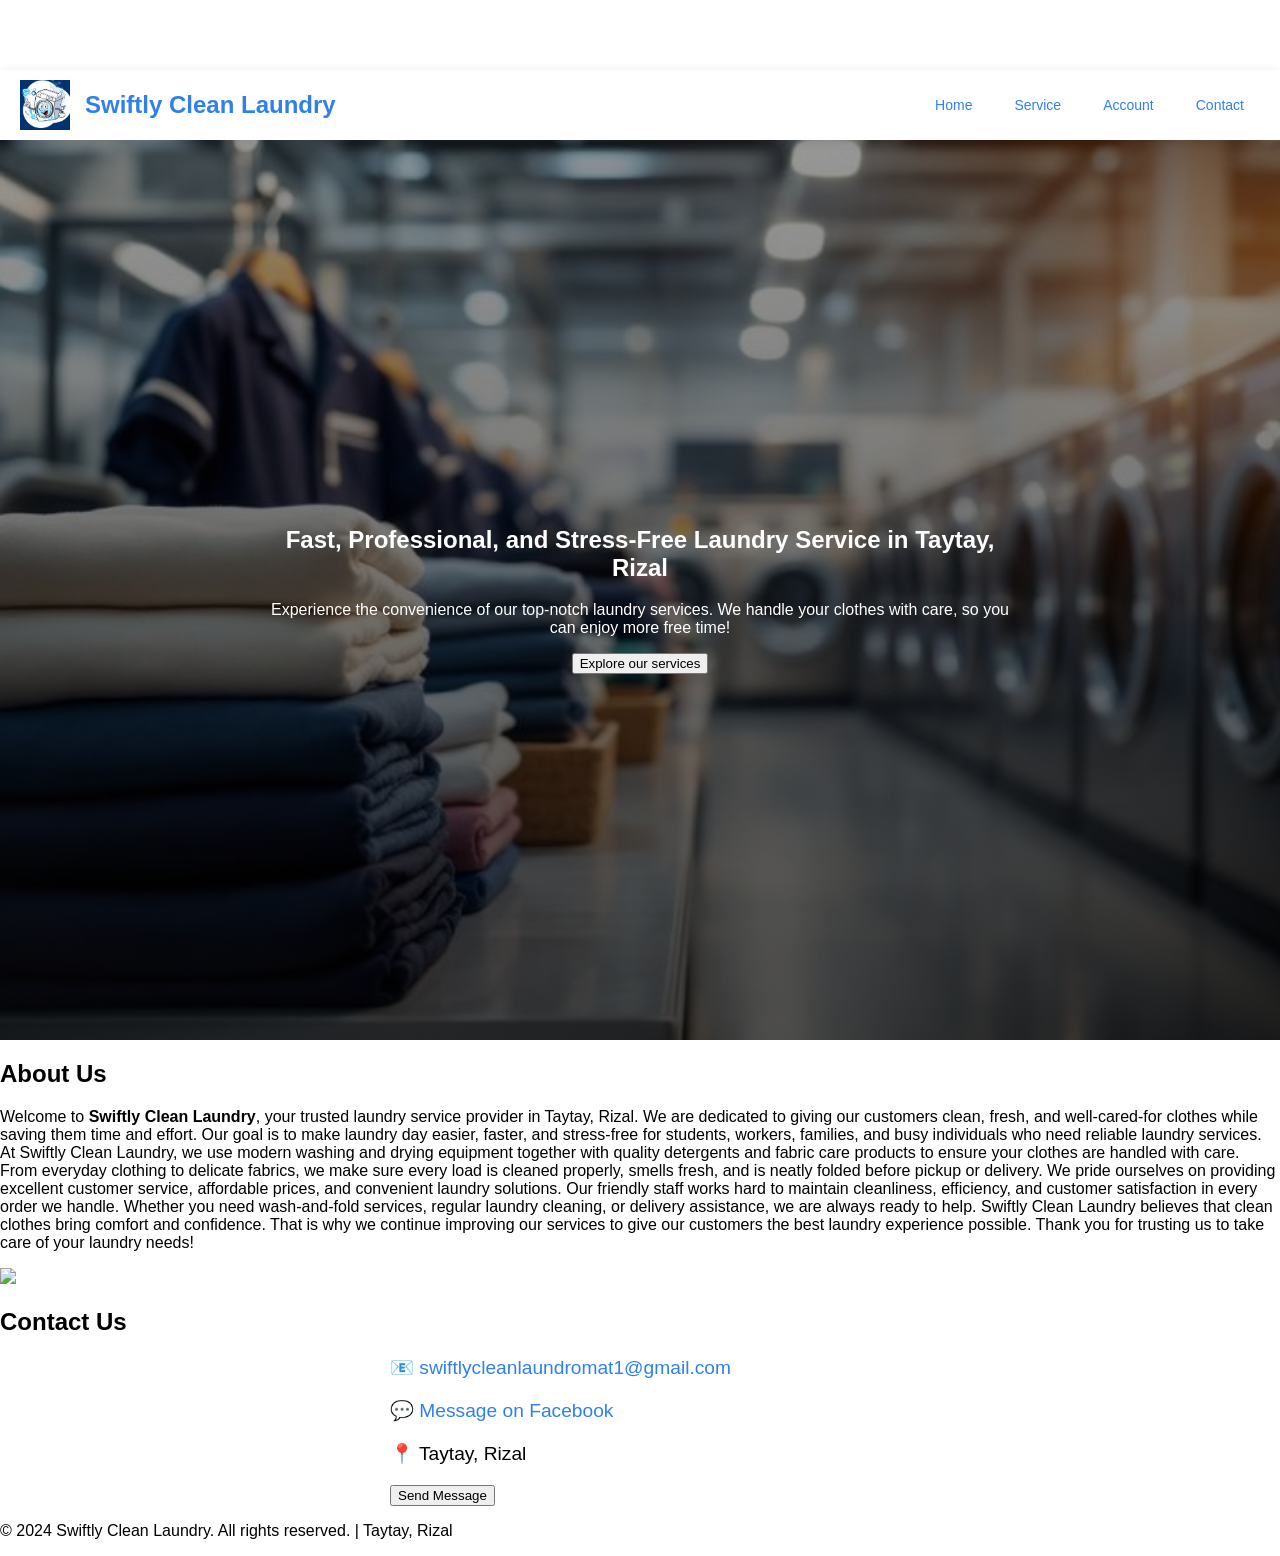
==== index.html @ 7c35c21a "Fix HTML formatting and structure" ====
<!DOCTYPE html>
<html lang="en">
<head>
<meta charset="UTF-8">
<meta name="viewport" content="width=device-width, initial-scale=1.0">
<title>Swiftly Clean Laundry</title>
<script src="script.js"></script>
<link rel="stylesheet" href="style.css"> 
<link rel="stylesheet" href="service.html">
<link rel="stylesheet" href="account.html">
</head>

<body>
<nav>
    <img src="swiftly clean logo image.jpg" alt="Swiftly Clean Laundry Logo" onerror="this.style.display='none'">
    <h2>Swiftly Clean Laundry</h2>
    <div class="nav-buttons">
        <button class="nav-btn" onclick="scrollToSection('home')">Home</button>
        <button class="nav-btn" onclick="window.location.href='service.html'">Service</button>
        <button class="nav-btn" onclick="window.location.href='account.html'">Account</button>
        <button class="nav-btn" onclick="scrollToSection('contact')">Contact</button>
    </div>
</nav>

<section class="hero" id="home">
    <div class="hero-slideshow">
        <img class="hero-slide active" 
             src="home page.jpg" 
             alt="Laundry Service Background 1"
             onerror="this.src='https://via.placeholder.com/1920x1080/2F80ED/FFFFFF?text=Laundry+Service+1'">
        
        <img class="hero-slide" 
             src="second home page.jpg" 
             alt="Laundry Service Background 2"
             onerror="this.src='https://via.placeholder.com/1920x1080/2F80ED/FFFFFF?text=Laundry+Service+2'">
        
        <img class="hero-slide" 
             src="third home page.jpg" 
             alt="Laundry Service Background 3"
             onerror="this.src='https://via.placeholder.com/1920x1080/2F80ED/FFFFFF?text=Laundry+Service+3'">

              <img class="hero-slide" 
             src="fourth home page.jpg" 
             alt="Laundry Service Background 4"
             onerror="this.src='https://via.placeholder.com/1920x1080/2F80ED/FFFFFF?text=Laundry+Service+4'">
    </div>
    
    <div class="hero-overlay"></div>
    
    <div class="hero-content">
        <h1>Fast, Professional, and Stress-Free Laundry Service in Taytay, Rizal</h1>
        <p>Experience the convenience of our top-notch laundry services. We handle your clothes with care, so you can enjoy more free time!</p>
        <button class="contact-btn" onclick="window.location.href='service.html'">Explore our services</button>
    </div>
</section>

<section class="about" id="about">
    
<div class="about">

<div class="about-text">

<h1>About Us</h1>
    
    <p>
        Welcome to <strong>Swiftly Clean Laundry</strong>, your trusted laundry service 
        provider in Taytay, Rizal. We are dedicated to giving our customers clean, fresh, 
        and well-cared-for clothes while saving them time and effort. Our goal is to make 
        laundry day easier, faster, and stress-free for students, workers, families, and 
        busy individuals who need reliable laundry services.
   
        At Swiftly Clean Laundry, we use modern washing and drying equipment together with 
        quality detergents and fabric care products to ensure your clothes are handled with 
        care. From everyday clothing to delicate fabrics, we make sure every load is cleaned 
        properly, smells fresh, and is neatly folded before pickup or delivery.
 
        We pride ourselves on providing excellent customer service, affordable prices, and 
        convenient laundry solutions. Our friendly staff works hard to maintain cleanliness, 
        efficiency, and customer satisfaction in every order we handle. Whether you need 
        wash-and-fold services, regular laundry cleaning, or delivery assistance, we are 
        always ready to help.
   
        Swiftly Clean Laundry believes that clean clothes bring comfort and confidence. 
        That is why we continue improving our services to give our customers the best laundry 
        experience possible. Thank you for trusting us to take care of your laundry needs!
    </p>
      </div>

  <div class="about-img">

  <img onclick="openModal(this.src)"
  src="c:\Users\hiroaki\Downloads\upholstery cleaning.jpg">

  </div>

  </div>

  </section>
</section>

    <!-- CONTACT -->
<section id="contact" class="section">
    <h2>Contact Us</h2>
    <div style="max-width: 500px; margin: 0 auto;">
        <p style="font-size: 1.2em; margin: 20px 0;">
            📧 <a href="mailto:swiftlycleanlaundromat1@gmail.com" style="color: #2F80ED; text-decoration: none;">swiftlycleanlaundromat1@gmail.com</a>
        </p>
        <p style="font-size: 1.2em; margin: 20px 0;">
            💬 <a href="https://www.facebook.com/messages/t/283108582142314" target="_blank" style="color: #2F80ED; text-decoration: none;">Message on Facebook</a>
        </p>
        <p style="font-size: 1.2em; margin: 20px 0;">📍 Taytay, Rizal</p>
        <button class="contact-btn" onclick="alert('Thank you! We will contact you soon!')">Send Message</button>
    </div>
</section>

<!-- FOOTER -->
<footer>
    <p>&copy; 2024 Swiftly Clean Laundry. All rights reserved. | Taytay, Rizal</p>
</footer>

<script src="script.js"></script>
</body>
</html>
---- style.css ----
/* ================= GLOBAL ================= */
* {
    box-sizing: border-box;
}

body {
    font-family: Arial, sans-serif;
    margin: 0;
    background-color: white;
    scroll-behavior: smooth;
    padding-top: 70px; /* Prevent navbar overlap */
}

/* ================= NAVBAR ================= */
nav {
    background-color: white;
    padding: 10px 20px;
    color: #2F80ED;
    position: sticky;
    top: 0;
    z-index: 1000;
    display: flex;
    align-items: center;
    justify-content: center;
    flex-wrap: wrap;
    gap: 15px;
    box-shadow: 0 2px 10px rgba(0,0,0,0.1);
}

nav img {
    height: 50px;
    order: -1;
}

nav h2 {
    margin: 0;
    flex: 1;
    text-align: left;
    font-size: 24px;
}

.nav-buttons {
    display: flex;
    gap: 10px;
    flex-wrap: wrap;
    justify-content: center;
}

.nav-btn {
    background: white;
    color: #2F80ED;
    border: none;
    padding: 8px 16px;
    border-radius: 5px;
    cursor: pointer;
    font-size: 14px;
    white-space: nowrap;
    transition: background 0.3s;
}

.cta-button {
    background: linear-gradient(135deg, #1877f2, #166fe5);
    color: white !important;
    padding: 10px 24px;
    border-radius: 8px;
    font-weight: 600;
    box-shadow: 0 2px 8px rgba(24, 119, 242, 0.3);
    transition: all 0.2s ease;
    text-decoration: none;
    display: inline-flex;
    align-items: center;
    gap: 8px;
}

.cta-button:hover {
    transform: translateY(-1px);
    box-shadow: 0 4px 12px rgba(24, 119, 242, 0.4);
}

.nav-btn:hover {
    background: #f0f0f0;
}

/* ================= FULL-SCREEN HERO SLIDESHOW ================= */
.hero {
    position: relative;
    height: 100vh;
    min-height: 600px;
    overflow: hidden;
    display: flex;
    align-items: center;
    justify-content: center;
    text-align: center;
    color: white;
}

.hero-slideshow {
    position: absolute;
    top: 0;
    left: 0;
    width: 100%;
    height: 100%;
    z-index: 0;
}

.hero-slide {
    position: absolute;
    top: 0;
    left: 0;
    width: 100%;
    height: 100%;
    opacity: 0;
    transition: opacity 1.5s ease-in-out;
    object-fit: cover;
}

.hero-slide.active {
    opacity: 1;
}

.hero-overlay {
    position: absolute;
    top: 0;
    left: 0;
    width: 100%;
    height: 100%;
    background: linear-gradient(rgba(0,0,0,0.4) 0%, rgba(0,0,0,0.7) 100%);
    z-index: 1;
}

.hero-content {
    position: relative;
    z-index: 2;
    max-width: 800px;
    padding: 0 20px;
    animation: fadeInUp 1.5s
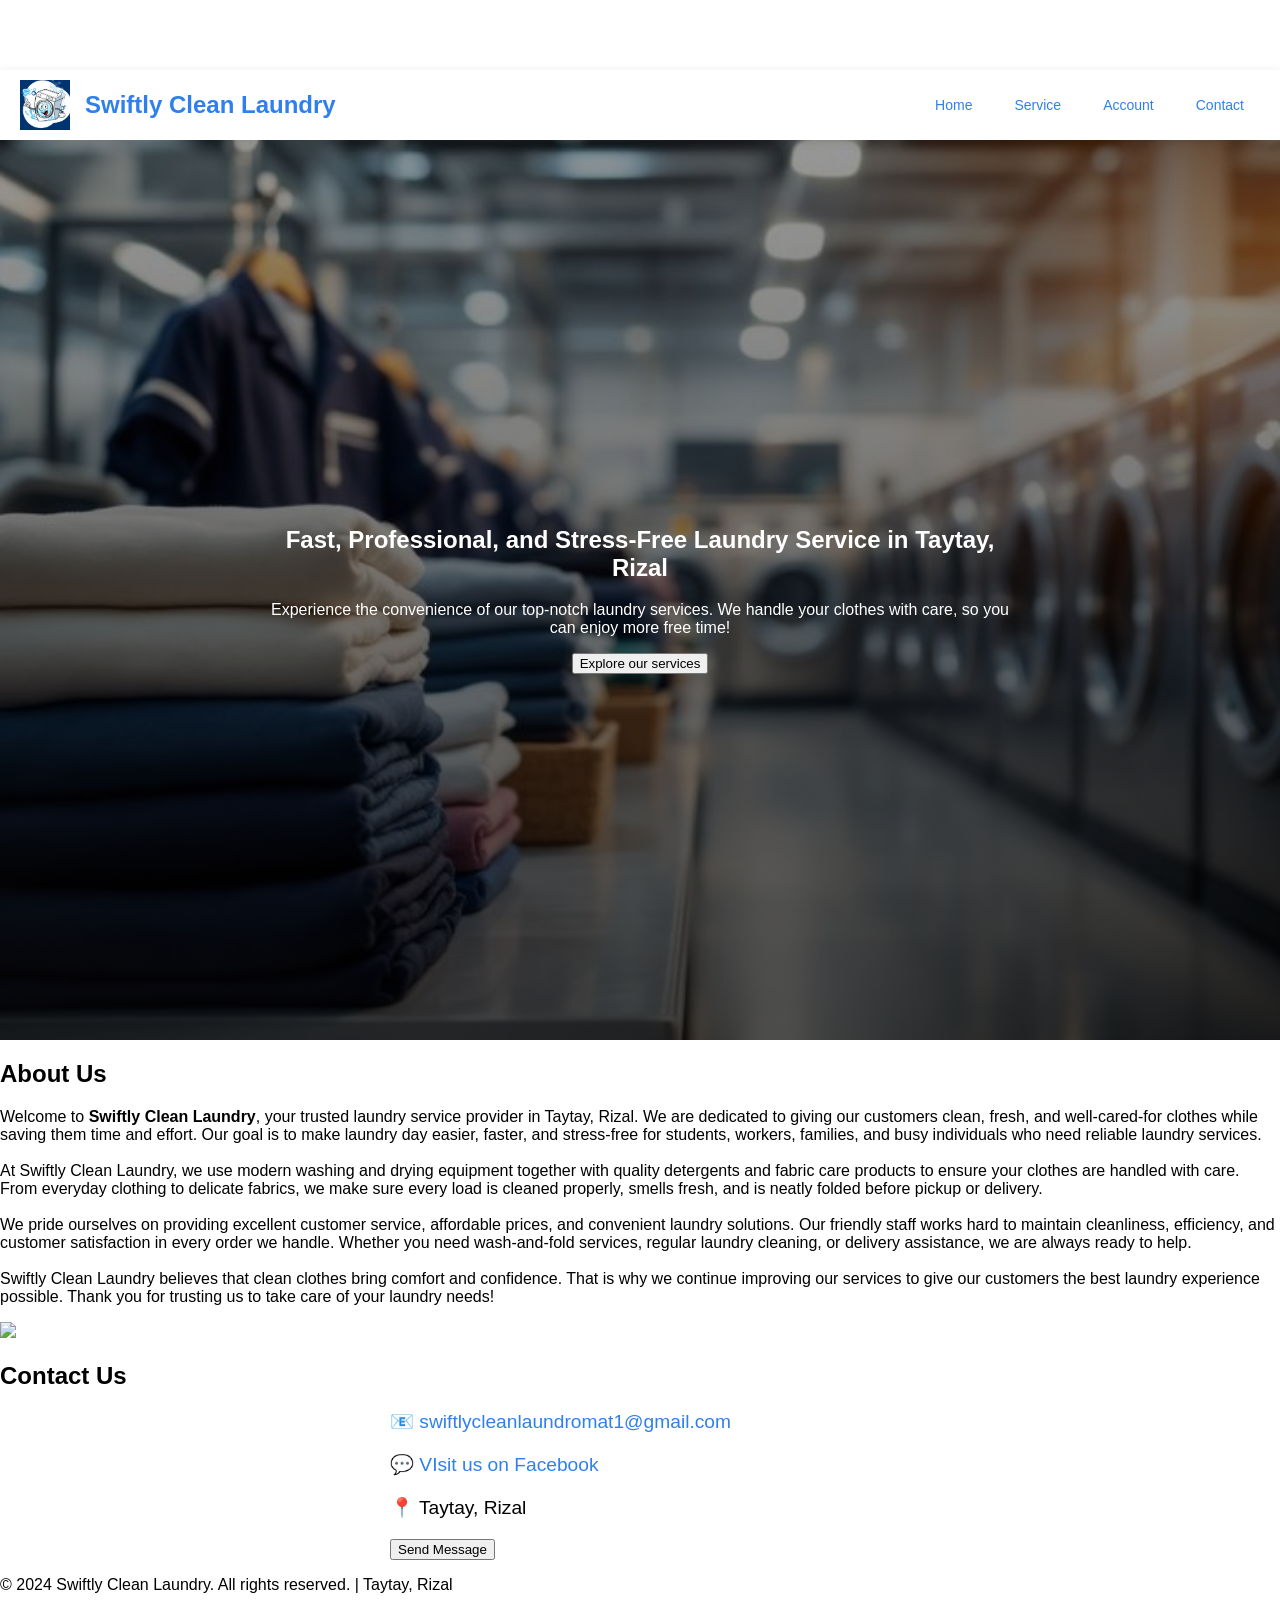
==== commit f3f195a8: "Update index.html" ====
--- a/index.html
+++ b/index.html
@@ -68,17 +68,20 @@
         and well-cared-for clothes while saving them time and effort. Our goal is to make 
         laundry day easier, faster, and stress-free for students, workers, families, and 
         busy individuals who need reliable laundry services.
-   
+   <br><br>
+        
         At Swiftly Clean Laundry, we use modern washing and drying equipment together with 
         quality detergents and fabric care products to ensure your clothes are handled with 
         care. From everyday clothing to delicate fabrics, we make sure every load is cleaned 
         properly, smells fresh, and is neatly folded before pickup or delivery.
- 
+  <br><br>
+        
         We pride ourselves on providing excellent customer service, affordable prices, and 
         convenient laundry solutions. Our friendly staff works hard to maintain cleanliness, 
         efficiency, and customer satisfaction in every order we handle. Whether you need 
         wash-and-fold services, regular laundry cleaning, or delivery assistance, we are 
         always ready to help.
+  <br><br>
    
         Swiftly Clean Laundry believes that clean clothes bring comfort and confidence. 
         That is why we continue improving our services to give our customers the best laundry 
@@ -89,7 +92,7 @@
   <div class="about-img">
 
   <img onclick="openModal(this.src)"
-  src="c:\Users\hiroaki\Downloads\upholstery cleaning.jpg">
+  src="store picture.jpg">
 
   </div>
 
@@ -106,7 +109,7 @@
             📧 <a href="mailto:swiftlycleanlaundromat1@gmail.com" style="color: #2F80ED; text-decoration: none;">swiftlycleanlaundromat1@gmail.com</a>
         </p>
         <p style="font-size: 1.2em; margin: 20px 0;">
-            💬 <a href="https://www.facebook.com/messages/t/283108582142314" target="_blank" style="color: #2F80ED; text-decoration: none;">Message on Facebook</a>
+            💬 <a href="https://www.facebook.com/messages/t/283108582142314" target="_blank" style="color: #2F80ED; text-decoration: none;">VIsit us on Facebook</a>
         </p>
         <p style="font-size: 1.2em; margin: 20px 0;">📍 Taytay, Rizal</p>
         <button class="contact-btn" onclick="alert('Thank you! We will contact you soon!')">Send Message</button>
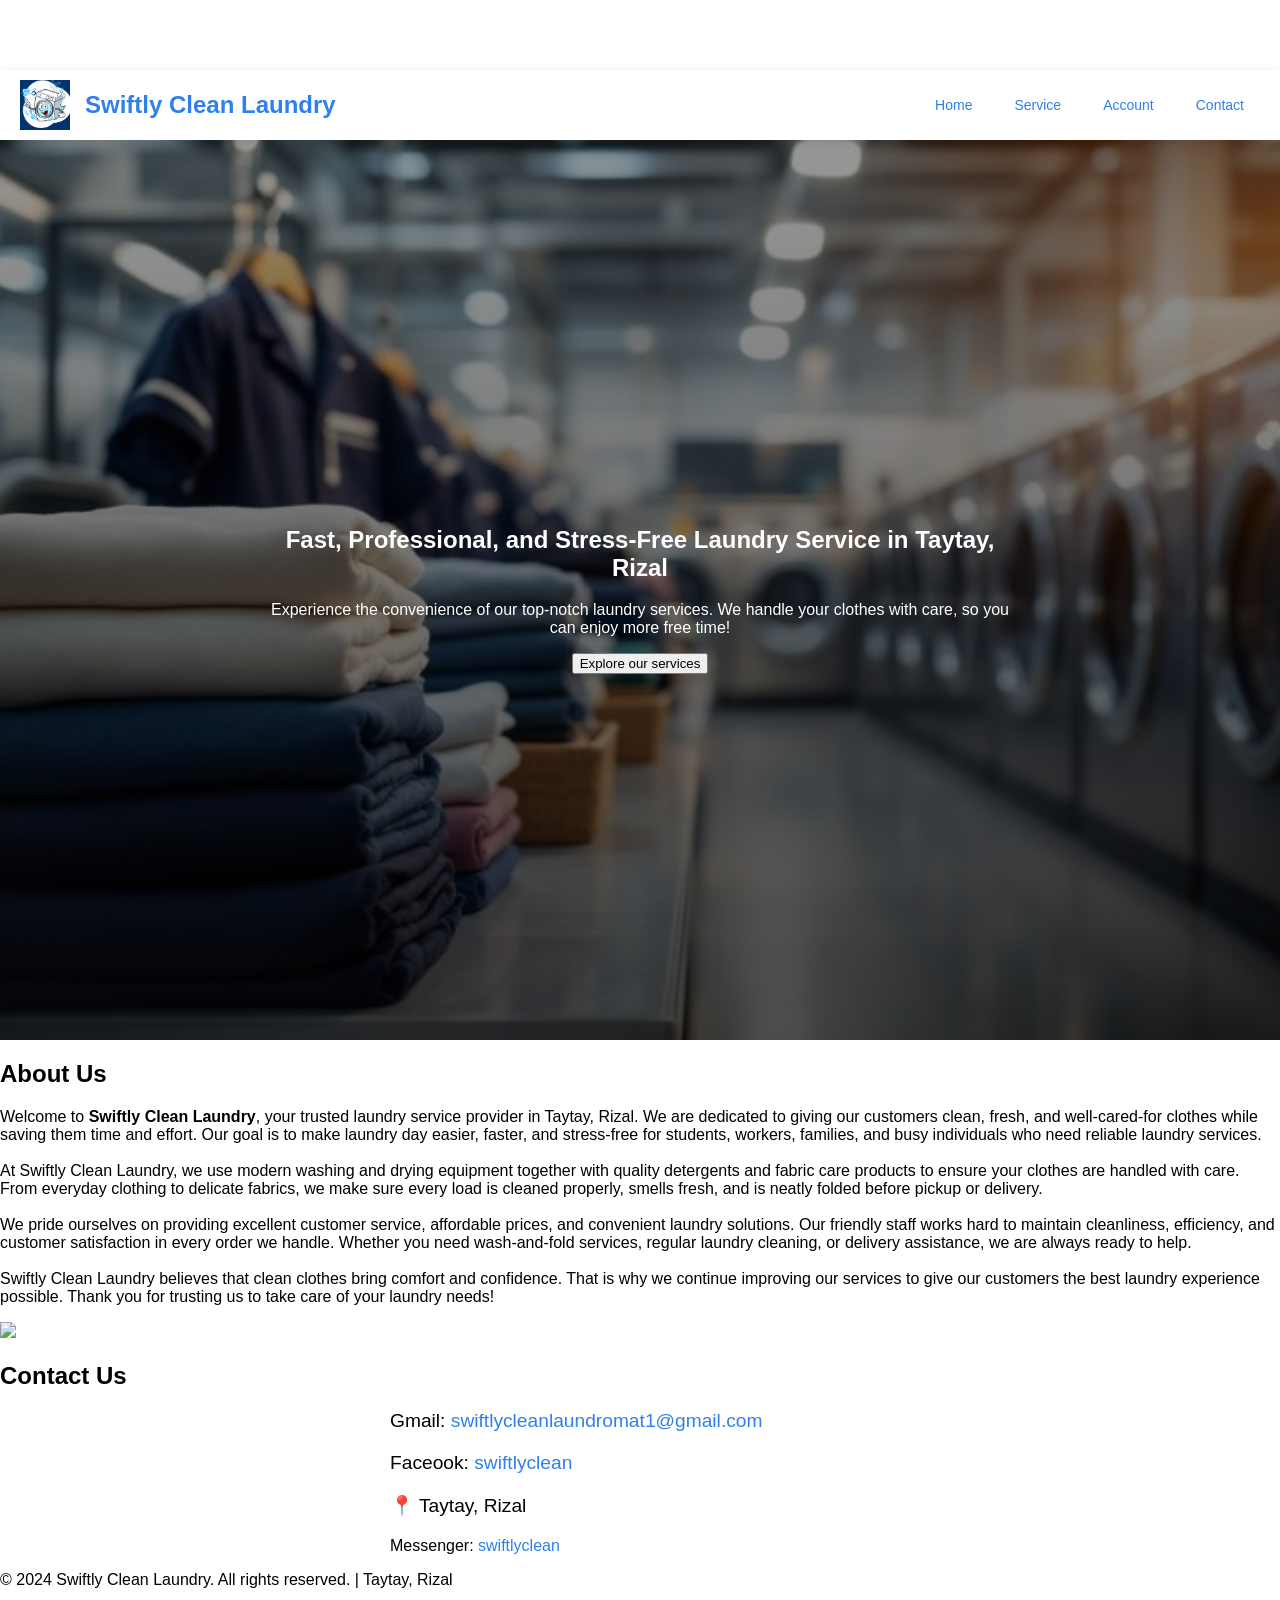
==== commit 60b318f7: "Fix HTML structure and update contact information" ====
--- a/index.html
+++ b/index.html
@@ -106,13 +106,13 @@
     <h2>Contact Us</h2>
     <div style="max-width: 500px; margin: 0 auto;">
         <p style="font-size: 1.2em; margin: 20px 0;">
-            📧 <a href="mailto:swiftlycleanlaundromat1@gmail.com" style="color: #2F80ED; text-decoration: none;">swiftlycleanlaundromat1@gmail.com</a>
+            Gmail: <a href="mailto:swiftlycleanlaundromat1@gmail.com" style="color: #2F80ED; text-decoration: none;">swiftlycleanlaundromat1@gmail.com</a>
         </p>
         <p style="font-size: 1.2em; margin: 20px 0;">
-            💬 <a href="https://www.facebook.com/messages/t/283108582142314" target="_blank" style="color: #2F80ED; text-decoration: none;">VIsit us on Facebook</a>
+            Faceook: <a href="https://www.facebook.com/SwiftlyCleanLaundromat?mibextid=wwXIfr&rdid=ydvEQK7pQGVqmEsL&share_url=https%3A%2F%2Fwww.facebook.com%2Fshare%2F1BE8uVxwJw#" target="_blank" style="color: #2F80ED; text-decoration: none;">swiftlyclean</a>
         </p>
         <p style="font-size: 1.2em; margin: 20px 0;">📍 Taytay, Rizal</p>
-        <button class="contact-btn" onclick="alert('Thank you! We will contact you soon!')">Send Message</button>
+        Messenger: <a href="https://www.facebook.com/messages/t/283108582142314" style="color: #2F80ED; text-decoration: none;">swiftlyclean</a>
     </div>
 </section>
 
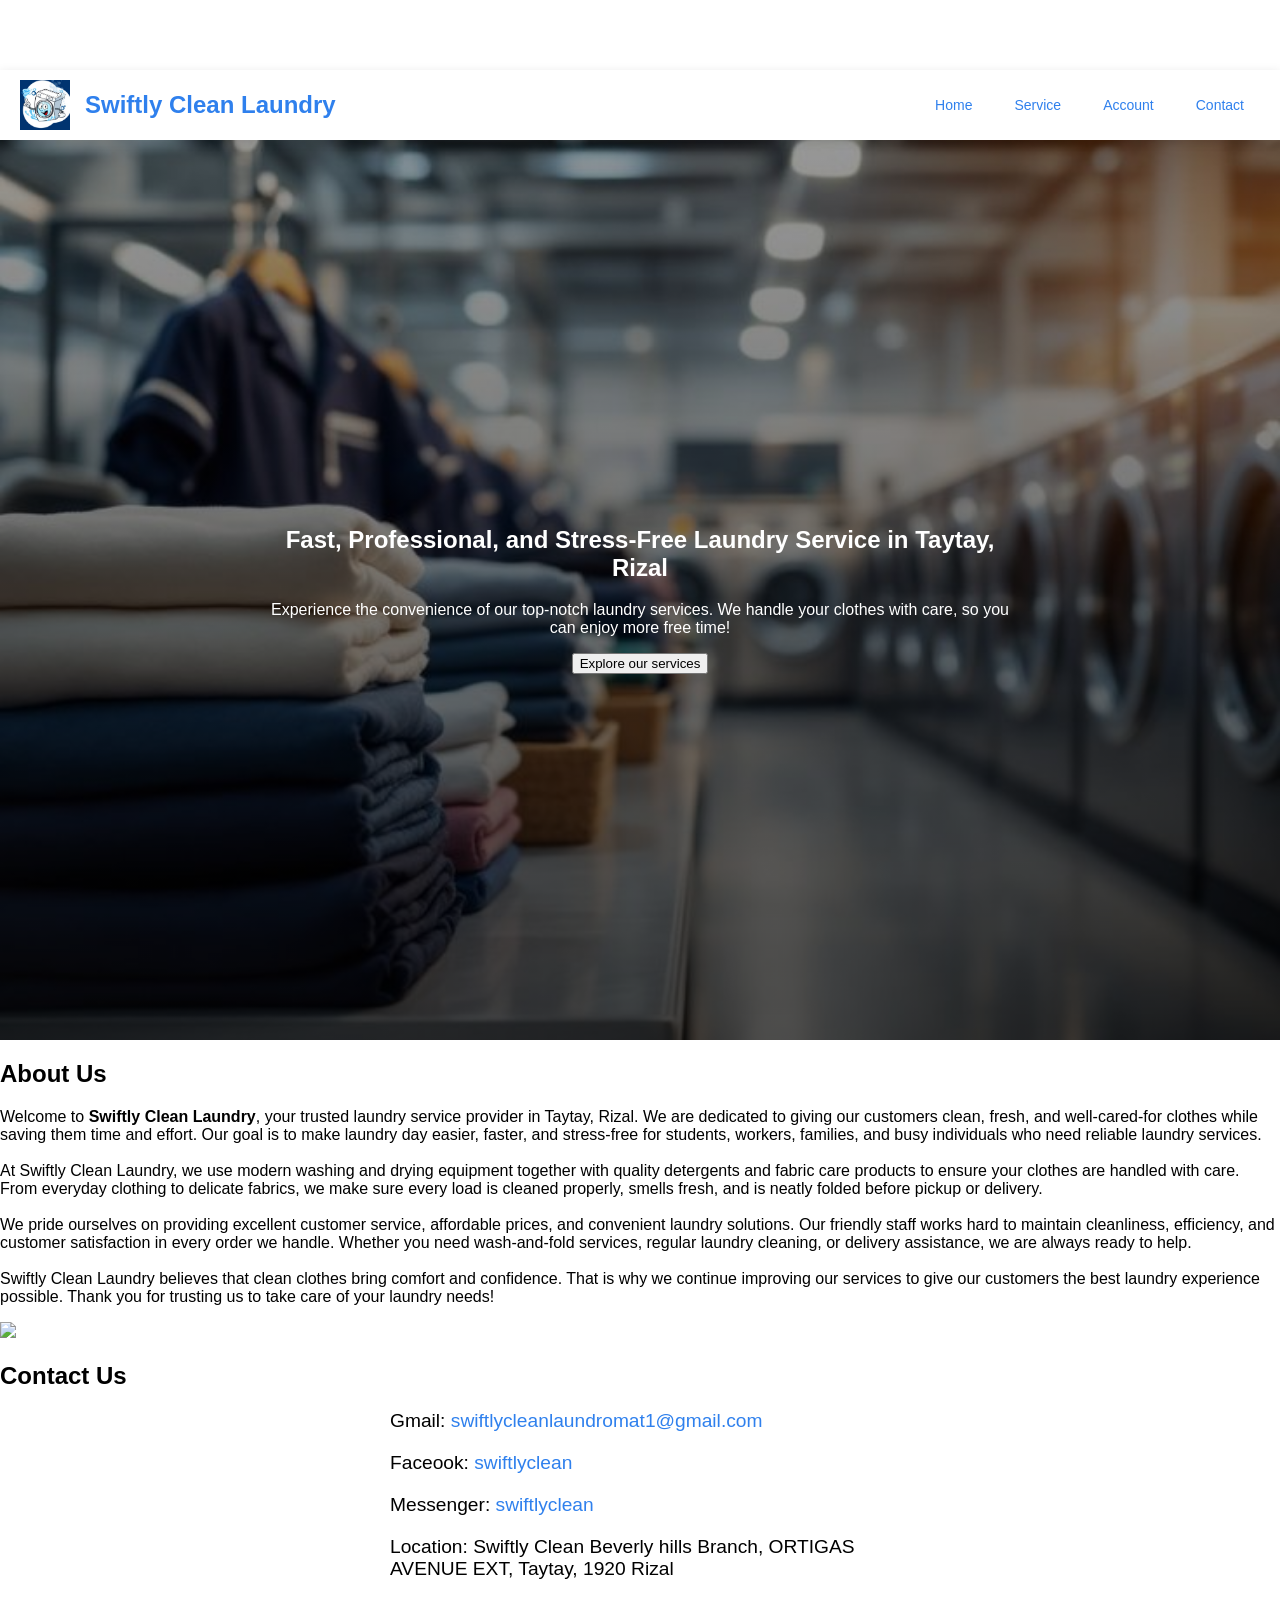
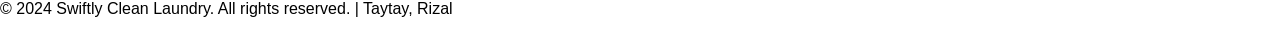
==== commit 7d749cf0: "Update index.html" ====
--- a/index.html
+++ b/index.html
@@ -108,11 +108,19 @@
         <p style="font-size: 1.2em; margin: 20px 0;">
             Gmail: <a href="mailto:swiftlycleanlaundromat1@gmail.com" style="color: #2F80ED; text-decoration: none;">swiftlycleanlaundromat1@gmail.com</a>
         </p>
+        
         <p style="font-size: 1.2em; margin: 20px 0;">
             Faceook: <a href="https://www.facebook.com/SwiftlyCleanLaundromat?mibextid=wwXIfr&rdid=ydvEQK7pQGVqmEsL&share_url=https%3A%2F%2Fwww.facebook.com%2Fshare%2F1BE8uVxwJw#" target="_blank" style="color: #2F80ED; text-decoration: none;">swiftlyclean</a>
         </p>
-        <p style="font-size: 1.2em; margin: 20px 0;">📍 Taytay, Rizal</p>
+        
+        <p style="font-size: 1.2em; margin: 20px 0;">
         Messenger: <a href="https://www.facebook.com/messages/t/283108582142314" style="color: #2F80ED; text-decoration: none;">swiftlyclean</a>
+        </p>
+
+        <p style="font-size: 1.2em; margin: 20px 0;">
+            Location: Swiftly Clean Beverly hills Branch, ORTIGAS AVENUE EXT, Taytay, 1920 Rizal 
+        </p>
+        
     </div>
 </section>
 
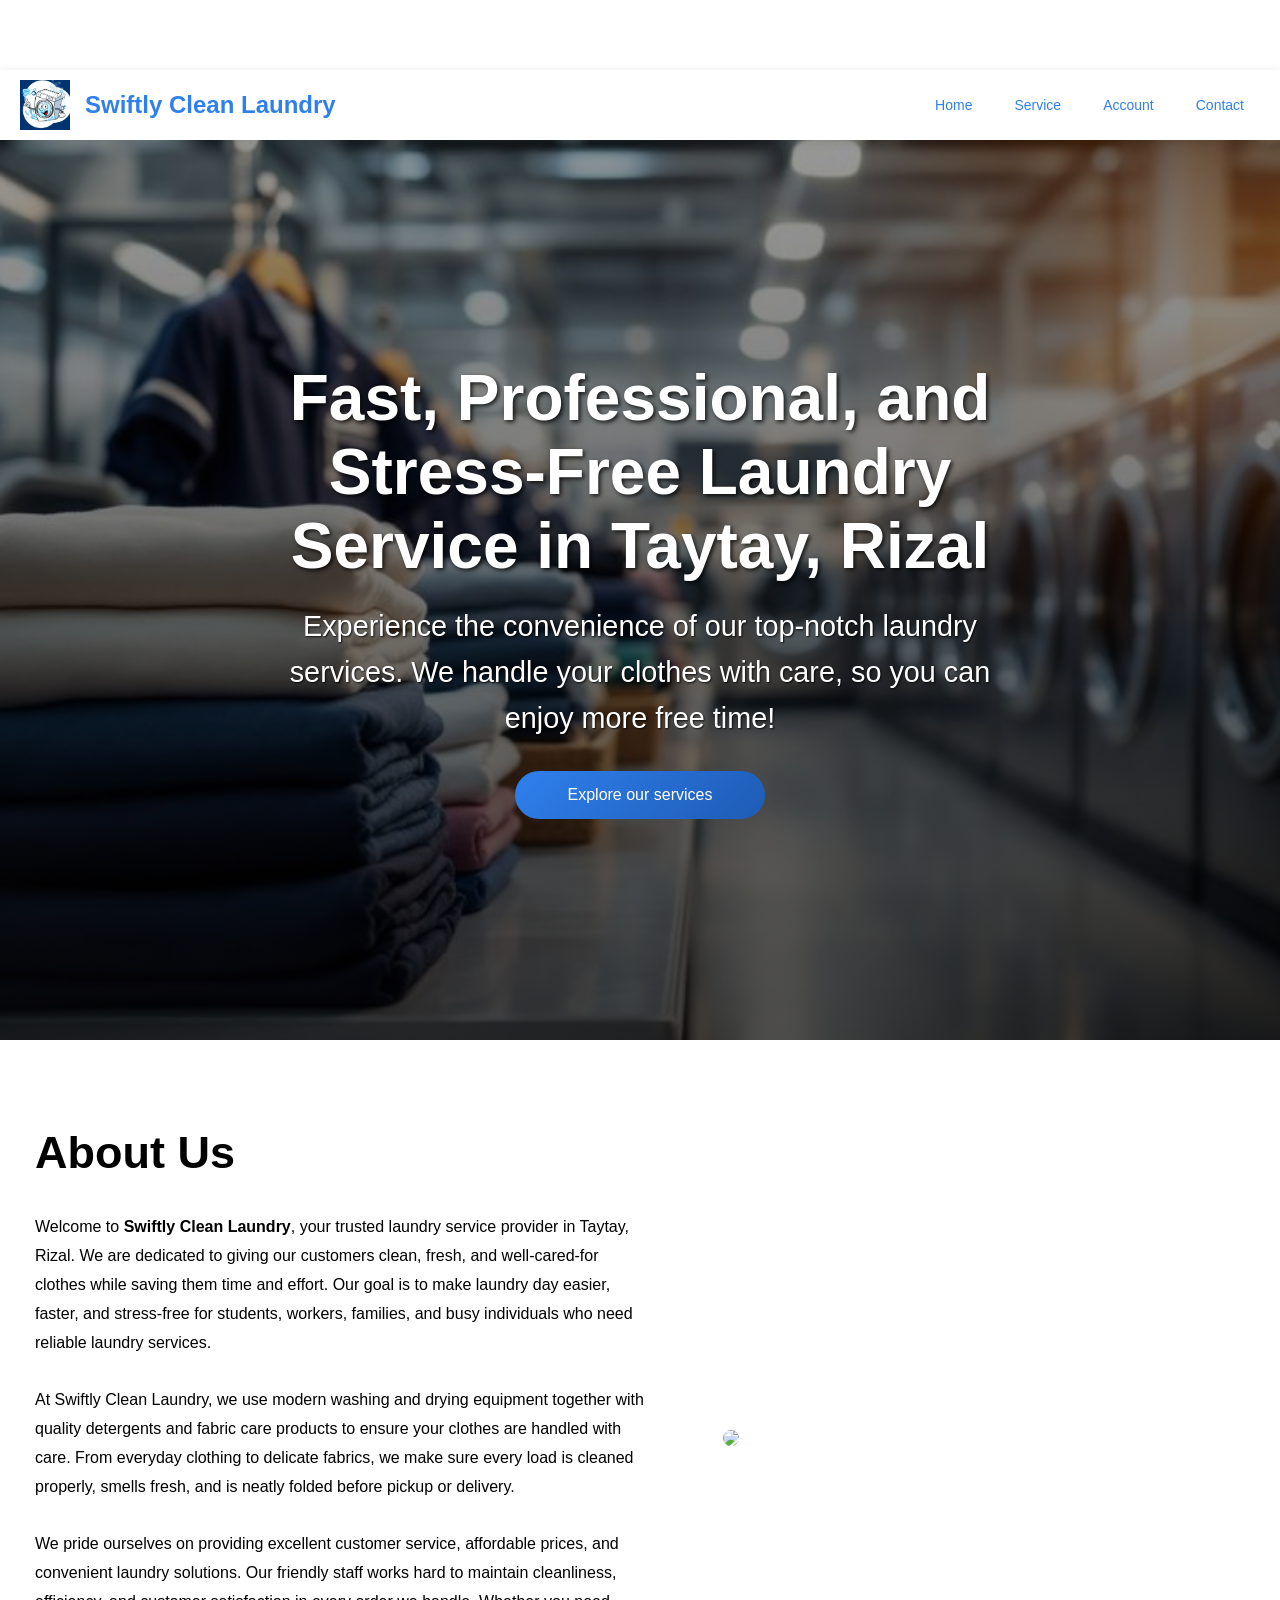
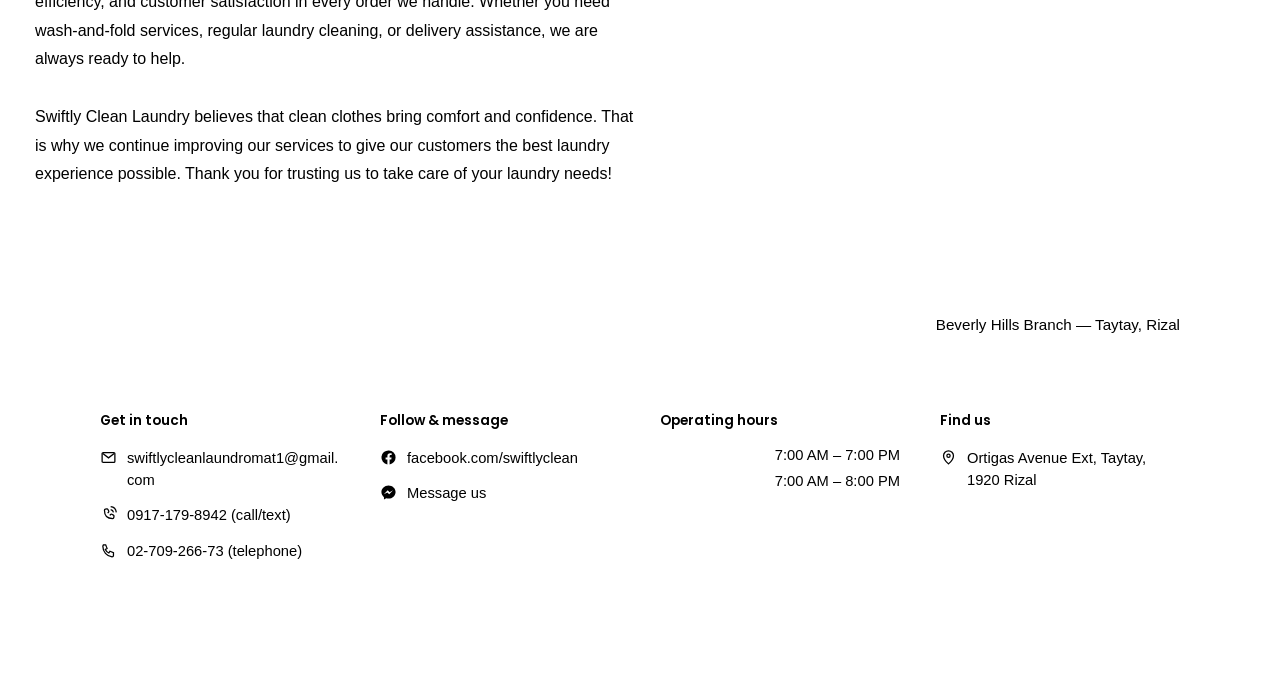
==== commit 1149066b: "Update index.html" ====
--- a/index.html
+++ b/index.html
@@ -8,6 +8,7 @@
 <link rel="stylesheet" href="style.css"> 
 <link rel="stylesheet" href="service.html">
 <link rel="stylesheet" href="account.html">
+<link href="https://fonts.googleapis.com/css2?family=Poppins:wght@500;600;700&family=Inter:wght@400;500;600&display=swap" rel="stylesheet">
 </head>
 
 <body>
@@ -101,32 +102,87 @@
   </section>
 </section>
 
-    <!-- CONTACT -->
-<section id="contact" class="section">
-    <h2>Contact Us</h2>
-    <div style="max-width: 500px; margin: 0 auto;">
-        <p style="font-size: 1.2em; margin: 20px 0;">
-            Gmail: <a href="mailto:swiftlycleanlaundromat1@gmail.com" style="color: #2F80ED; text-decoration: none;">swiftlycleanlaundromat1@gmail.com</a>
-        </p>
-        
-        <p style="font-size: 1.2em; margin: 20px 0;">
-            Faceook: <a href="https://www.facebook.com/SwiftlyCleanLaundromat?mibextid=wwXIfr&rdid=ydvEQK7pQGVqmEsL&share_url=https%3A%2F%2Fwww.facebook.com%2Fshare%2F1BE8uVxwJw#" target="_blank" style="color: #2F80ED; text-decoration: none;">swiftlyclean</a>
-        </p>
-        
-        <p style="font-size: 1.2em; margin: 20px 0;">
-        Messenger: <a href="https://www.facebook.com/messages/t/283108582142314" style="color: #2F80ED; text-decoration: none;">swiftlyclean</a>
-        </p>
+<!-- FOOTER (contact info now lives here) -->
+<footer class="site-footer">
+  <div class="footer-inner">
 
-        <p style="font-size: 1.2em; margin: 20px 0;">
-            Location: Swiftly Clean Beverly hills Branch, ORTIGAS AVENUE EXT, Taytay, 1920 Rizal 
-        </p>
-        
+    <div class="footer-top">
+      <div class="footer-brand">Swiftly <span>Clean</span> Laundromat</div>
+      <div class="footer-tagline">Beverly Hills Branch — Taytay, Rizal</div>
     </div>
-</section>
 
-<!-- FOOTER -->
-<footer>
-    <p>&copy; 2024 Swiftly Clean Laundry. All rights reserved. | Taytay, Rizal</p>
+    <div class="footer-grid">
+
+      <!-- Contact -->
+      <div class="footer-col">
+        <h3>Get in touch</h3>
+        <ul class="footer-list">
+          <li>
+            <svg viewBox="0 0 24 24" fill="none" stroke="currentColor" stroke-width="1.8"><path d="M3 6.5A1.5 1.5 0 0 1 4.5 5h15A1.5 1.5 0 0 1 21 6.5v11a1.5 1.5 0 0 1-1.5 1.5h-15A1.5 1.5 0 0 1 3 17.5v-11Z"/><path d="m4 6.5 8 6 8-6"/></svg>
+            <a href="mailto:swiftlycleanlaundromat1@gmail.com">swiftlycleanlaundromat1@gmail.com</a>
+          </li>
+          <li>
+            <svg viewBox="0 0 24 24" fill="none" stroke="currentColor" stroke-width="1.8"><path d="M15.05 5A5 5 0 0 1 19 8.95M15.05 1A9 9 0 0 1 23 8.94m-9.19 4.25 1.2-1.2a1.5 1.5 0 0 1 1.72-.29l2.2 1.1a1.5 1.5 0 0 1 .83 1.53l-.32 2.1a1.5 1.5 0 0 1-1.49 1.27C9.9 17.7 6.3 14.1 6.3 5.95a1.5 1.5 0 0 1 1.27-1.49l2.1-.32a1.5 1.5 0 0 1 1.53.83l1.1 2.2a1.5 1.5 0 0 1-.29 1.72l-1.2 1.2"/></svg>
+            <a href="tel:+639171798942">0917-179-8942 (call/text)</a>
+          </li>
+          <li>
+            <svg viewBox="0 0 24 24" fill="none" stroke="currentColor" stroke-width="1.8"><path d="M4 4h4l2 5-2.5 1.5a11 11 0 0 0 5 5L14 13l5 2v4a2 2 0 0 1-2 2A15 15 0 0 1 4 6a2 2 0 0 1 2-2Z"/></svg>
+            <a href="tel:+63270926673">02-709-266-73 (telephone)</a>
+          </li>
+        </ul>
+      </div>
+
+      <!-- Social -->
+      <div class="footer-col">
+        <h3>Follow &amp; message</h3>
+        <ul class="footer-list">
+          <li>
+            <svg viewBox="0 0 24 24" fill="currentColor"><path d="M22 12a10 10 0 1 0-11.56 9.88v-6.99H7.9V12h2.54V9.8c0-2.5 1.49-3.89 3.78-3.89 1.1 0 2.24.2 2.24.2v2.46h-1.26c-1.24 0-1.63.77-1.63 1.56V12h2.78l-.44 2.89h-2.34v6.99A10 10 0 0 0 22 12Z"/></svg>
+            <a href="https://www.facebook.com/SwiftlyCleanLaundromat" target="_blank" rel="noopener">facebook.com/swiftlyclean</a>
+          </li>
+          <li>
+            <svg viewBox="0 0 24 24" fill="currentColor"><path d="M12 2C6.5 2 2 6.2 2 11.4c0 2.9 1.4 5.5 3.6 7.2V22l3.3-1.8c.9.25 1.9.4 3.1.4 5.5 0 10-4.2 10-9.4S17.5 2 12 2Zm1 12.6-2.6-2.7-5 2.7 5.5-5.8 2.6 2.7 5-2.7L13 14.6Z"/></svg>
+            <a href="https://www.facebook.com/messages/t/283108582142314" target="_blank" rel="noopener">Message us</a>
+          </li>
+        </ul>
+      </div>
+
+      <!-- Hours -->
+      <div class="footer-col">
+        <h3>Operating hours</h3>
+        <dl class="hours-list">
+          <div class="hours-row">
+            <dt>Mon – Fri</dt>
+            <dd>7:00 AM – 7:00 PM</dd>
+          </div>
+          <div class="hours-row">
+            <dt>Sat – Sun</dt>
+            <dd>7:00 AM – 8:00 PM</dd>
+          </div>
+        </dl>
+      </div>
+
+      <!-- Location -->
+      <div class="footer-col">
+        <h3>Find us</h3>
+        <ul class="footer-list">
+          <li>
+            <svg viewBox="0 0 24 24" fill="none" stroke="currentColor" stroke-width="1.8"><path d="M12 21s7-6.1 7-11.5A7 7 0 0 0 5 9.5C5 14.9 12 21 12 21Z"/><circle cx="12" cy="9.5" r="2.3"/></svg>
+            <a href="https://maps.google.com/?q=Ortigas+Avenue+Extension+Taytay+Rizal" target="_blank" rel="noopener">
+              Ortigas Avenue Ext, Taytay, 1920 Rizal
+            </a>
+          </li>
+        </ul>
+      </div>
+
+    </div>
+
+    <div class="footer-bottom">
+      <span>&copy; 2024 Swiftly Clean Laundry. All rights reserved.</span>
+      <span>Taytay, Rizal</span>
+    </div>
+
+  </div>
 </footer>
 
 <script src="script.js"></script>
--- a/style.css
+++ b/style.css
@@ -133,4 +133,521 @@
     z-index: 2;
     max-width: 800px;
     padding: 0 20px;
-    animation: fadeInUp 1.5s
+    animation: fadeInUp 1.5s ease-out 0.5s both;
+}
+
+@keyframes fadeInUp {
+    from {
+        opacity: 0;
+        transform: translateY(50px);
+    }
+    to {
+        opacity: 1;
+        transform: translateY(0);
+    }
+}
+
+.hero h1 {
+    font-size: clamp(2.5rem, 5vw, 4rem);
+    margin: 0 0 20px 0;
+    font-weight: bold;
+    text-shadow: 2px 2px 4px rgba(0,0,0,0.8);
+}
+
+.hero p {
+    font-size: clamp(1.2rem, 3vw, 1.8rem);
+    margin: 0 0 30px 0;
+    line-height: 1.6;
+    text-shadow: 1px 1px 2px rgba(0,0,0,0.8);
+}
+
+/* ================= SECTION ================= */
+.section {
+    max-width: 1200px;
+    margin: 0 auto;
+    padding: 60px 20px;
+    text-align: center;
+}
+
+.section h2 {
+    margin-bottom: 40px;
+    font-size: 2.5em;
+    color: #333;
+}
+
+/* ================= ABOUT ================= */
+
+.about{
+  display:flex;
+  gap:40px;
+  align-items:center;
+}
+
+.about-text{
+  width:55%;
+  background:rgba(255,255,255,0.06);
+  padding:35px;
+  border-radius:25px;
+  backdrop-filter:blur(14px);
+  line-height:1.8;
+}
+
+.about-text h1{
+  margin-bottom:20px;
+  font-size:45px;
+}
+
+.about-img{
+  width:45%;
+}
+
+.about-img img{
+  width:100%;
+  border-radius:25px;
+  transition:0.5s;
+  cursor:pointer;
+}
+
+.about-img img:hover{
+  transform:scale(1.03);
+}
+
+/* ================= BOOKING-FORM ================= */
+
+.booking-form{
+    max-width:600px;
+    margin:30px auto;
+    display:flex;
+    flex-direction:column;
+    gap:15px;
+}
+
+.booking-form input,
+.booking-form textarea,
+.booking-form select{
+    padding:15px;
+    border-radius:10px;
+    border:none;
+    font-size:16px;
+}
+
+.booking-form textarea{
+    height:100px;
+    resize:none;
+}
+
+#bookingMessage{
+    text-align:center;
+    margin-top:20px;
+    font-weight:bold;
+    color:#2F80ED;
+}
+
+/* ================= GRID SERVICES ================= */
+.grid {
+    display: grid;
+    grid-template-columns: repeat(auto-fit, minmax(280px, 1fr));
+    gap: 30px;
+    padding: 0;
+    max-width: 1200px;
+    margin: 0 auto;
+}
+
+.grid-item {
+    position: relative;
+    overflow: hidden;
+    border-radius: 15px;
+    box-shadow: 0 10px 30px rgba(0,0,0,0.1);
+    cursor: pointer;
+    transition: all 0.3s ease;
+    background: white;
+}
+
+.grid-item:hover {
+    transform: translateY(-10px);
+    box-shadow: 0 20px 40px rgba(0,0,0,0.2);
+}
+
+.grid-item img {
+    width: 100%;
+    height: 280px;
+    object-fit: cover;
+    transition: transform 0.4s ease;
+}
+
+.grid-item:hover img {
+    transform: scale(1.1);
+}
+
+.overlay {
+    position: absolute;
+    bottom: 0;
+    left: 0;
+    right: 0;
+    background: linear-gradient(to top, rgba(0,0,0,0.9) 0%, transparent 100%);
+    color: white;
+    padding: 30px 20px 20px;
+    transition: opacity 0.4s ease;
+    opacity: 0;
+}
+
+.grid-item:hover .overlay {
+    opacity: 1;
+}
+
+.overlay h3 {
+    margin: 0 0 10px 0;
+    font-size: 1.4em;
+}
+
+.overlay p {
+    margin: 0 0 15px 0;
+    font-size: 1.1em;
+}
+
+.overlay button {
+    background: #2F80ED;
+    border: none;
+    padding: 12px 20px;
+    color: white;
+    border-radius: 25px;
+    cursor: pointer;
+    font-size: 14px;
+    transition: background 0.3s;
+    width: 100%;
+}
+
+.overlay button:hover {
+    background: #1e5bb5;
+}
+
+/* ================= MODAL ================= */
+.modal {
+    display: none;
+    position: fixed;
+    z-index: 3000;
+    left: 0;
+    top: 0;
+    width: 100%;
+    height: 100%;
+    background: rgba(0,0,0,0.8);
+    backdrop-filter: blur(5px);
+}
+
+.modal-content {
+    background: white;
+    margin: 5% auto;
+    padding: 40px;
+    width: 90%;
+    max-width: 450px;
+    border-radius: 20px;
+    text-align: center;
+    position: relative;
+    animation: modalSlideIn 0.3s ease;
+    box-shadow: 0 20px 60px rgba(0,0,0,0.3);
+}
+
+@keyframes modalSlideIn {
+    from {
+        opacity: 0;
+        transform: translateY(-50px);
+    }
+    to {
+        opacity: 1;
+        transform: translateY(0);
+    }
+}
+
+.close {
+    position: absolute;
+    right: 20px;
+    top: 20px;
+    font-size: 28px;
+    cursor: pointer;
+    color: #999;
+    transition: color 0.3s;
+}
+
+.close:hover {
+    color: #333;
+}
+
+#modalTitle {
+    margin: 20px 0;
+    font-size: 2em;
+    color: #2F80ED;
+}
+
+#modalPrice {
+    font-size: 1.5em;
+    color: #28a745;
+    font-weight: bold;
+    margin: 10px 0;
+}
+
+#modalDesc {
+    font-size: 1.1em;
+    color: #666;
+    margin-bottom: 30px;
+    line-height: 1.6;
+}
+
+/* CONTACT BUTTON */
+.contact-btn {
+    background: linear-gradient(135deg, #2F80ED, #1e5bb5);
+    color: white;
+    padding: 15px 30px;
+    border: none;
+    border-radius: 25px;
+    cursor: pointer;
+    font-size: 16px;
+    transition: all 0.3s;
+    width: 100%;
+    max-width: 250px;
+}
+
+.contact-btn:hover {
+    transform: translateY(-2px);
+    box-shadow: 0 10px 25px rgba(47,128,237,0.4);
+}
+
+
+/* ================= FOOTER ================= */
+.site-footer{
+  background: linear-gradient(180deg, var(--navy) 0%, var(--navy-2) 100%);
+  color: var(--text-dim);
+  padding: 64px 24px 28px;
+}
+
+.footer-inner{
+  max-width: 1080px;
+  margin: 0 auto;
+}
+
+.footer-top{
+  display:flex;
+  align-items:baseline;
+  justify-content:space-between;
+  flex-wrap:wrap;
+  gap:12px;
+  margin-bottom: 44px;
+  border-bottom: 1px solid var(--line);
+  padding-bottom: 28px;
+}
+.footer-brand{
+  font-family:'Poppins', sans-serif;
+  font-weight:700;
+  font-size: 1.5rem;
+  color:#fff;
+  letter-spacing: -0.01em;
+}
+.footer-brand span{ color: var(--blue-light); }
+.footer-tagline{
+  font-size: 0.95rem;
+  color: var(--text-dim);
+}
+
+.footer-grid{
+  display:grid;
+  grid-template-columns: repeat(4, 1fr);
+  gap: 40px;
+}
+@media (max-width: 880px){
+  .footer-grid{ grid-template-columns: repeat(2, 1fr); gap: 32px 24px; }
+}
+@media (max-width: 520px){
+  .footer-grid{ grid-template-columns: 1fr; gap: 28px; }
+}
+
+.footer-col h3{
+  font-family:'Poppins', sans-serif;
+  font-size: 0.85rem;
+  font-weight:600;
+  color: var(--blue-light);
+  margin: 0 0 16px;
+}
+
+.footer-list{
+  list-style:none;
+  margin:0; padding:0;
+  display:flex;
+  flex-direction:column;
+  gap: 12px;
+}
+.footer-list li{
+  display:flex;
+  align-items:flex-start;
+  gap: 10px;
+  font-size: 0.92rem;
+  line-height: 1.5;
+}
+.footer-list svg{
+  flex: none;
+  width: 17px; height: 17px;
+  margin-top: 2px;
+  color: var(--blue-light);
+}
+.footer-list a{
+  color: var(--text-dim);
+  text-decoration: none;
+  border-bottom: 1px solid transparent;
+  transition: color .15s ease, border-color .15s ease;
+  word-break: break-word;
+}
+.footer-list a:hover,
+.footer-list a:focus-visible{
+  color: #fff;
+  border-color: var(--blue-light);
+}
+
+.hours-row{
+  display:flex;
+  justify-content:space-between;
+  gap: 12px;
+  font-size: 0.92rem;
+}
+.hours-row dt{ color: #fff; font-weight:500; }
+.hours-row dd{ margin:0; color: var(--text-dim); }
+.hours-list{ margin:0; display:flex; flex-direction:column; gap:10px; }
+
+.footer-bottom{
+  margin-top: 48px;
+  padding-top: 22px;
+  border-top: 1px solid var(--line);
+  display:flex;
+  justify-content:space-between;
+  align-items:center;
+  flex-wrap:wrap;
+  gap: 10px;
+  font-size: 0.82rem;
+  color: rgba(255,255,255,0.45);
+}
+.footer-bottom a{ color: rgba(255,255,255,0.45); }
+
+a:focus-visible, button:focus-visible{
+  outline: 2px solid var(--blue-light);
+  outline-offset: 2px;
+}
+
+/* ================= RESPONSIVE ================= */
+@media (max-width: 768px) {
+    body {
+        padding-top: 90px;
+    }
+    
+    nav {
+        padding: 15px;
+        flex-direction: column;
+        text-align: center;
+    }
+    
+    nav h2 {
+        font-size: 20px;
+        order: 0;
+    }
+    
+    .nav-buttons {
+        order: 1;
+        width: 100%;
+    }
+    
+    .nav-btn {
+        flex: 1;
+        min-width: 100px;
+    }
+    
+    .hero {
+        height: 100vh;
+    }
+    
+    .section {
+        padding: 40px 15px;
+    }
+    
+    .section h2 {
+        font-size: 2em;
+    }
+    
+    .grid {
+        grid-template-columns: repeat(auto-fit, minmax(250px, 1fr));
+        gap: 20px;
+    }
+    
+    .grid-item img {
+        height: 220px;
+    }
+    
+    .modal-content {
+        margin: 15% auto;
+        padding: 30px 20px;
+    }
+}
+
+@media (max-width: 480px) {
+    .grid {
+        grid-template-columns: 1fr;
+    }
+    
+    .grid-item img {
+        height: 200px;
+    }
+}
+#bookingForm {
+    display: flex;
+    flex-direction: column;
+    gap: 12px;
+    margin-top: 15px;
+}
+
+#bookingForm input,
+#bookingForm textarea {
+    padding: 10px;
+    border-radius: 8px;
+    border: 1px solid #ccc;
+    font-size: 14px;
+}
+
+#bookingForm textarea {
+    resize: vertical;
+    min-height: 80px;
+}
+.modal {
+    display: none;
+    position: fixed;
+    z-index: 999;
+    left: 0;
+    top: 0;
+    width: 100%;
+    height: 100%;
+    background: rgba(0,0,0,0.6);
+    justify-content: center;
+    align-items: center;
+}
+
+.modal-content {
+    background: white;
+    padding: 20px;
+    width: 90%;
+    max-width: 500px;
+    border-radius: 10px;
+}
+
+.modal-content form {
+    display: flex;
+    flex-direction: column;
+    gap: 10px;
+}
+
+.modal-content input,
+.modal-content textarea,
+.modal-content select {
+    padding: 10px;
+    border: 1px solid #ccc;
+    border-radius: 6px;
+}
+
+.close {
+    float: right;
+    font-size: 24px;
+    cursor: pointer;
+}
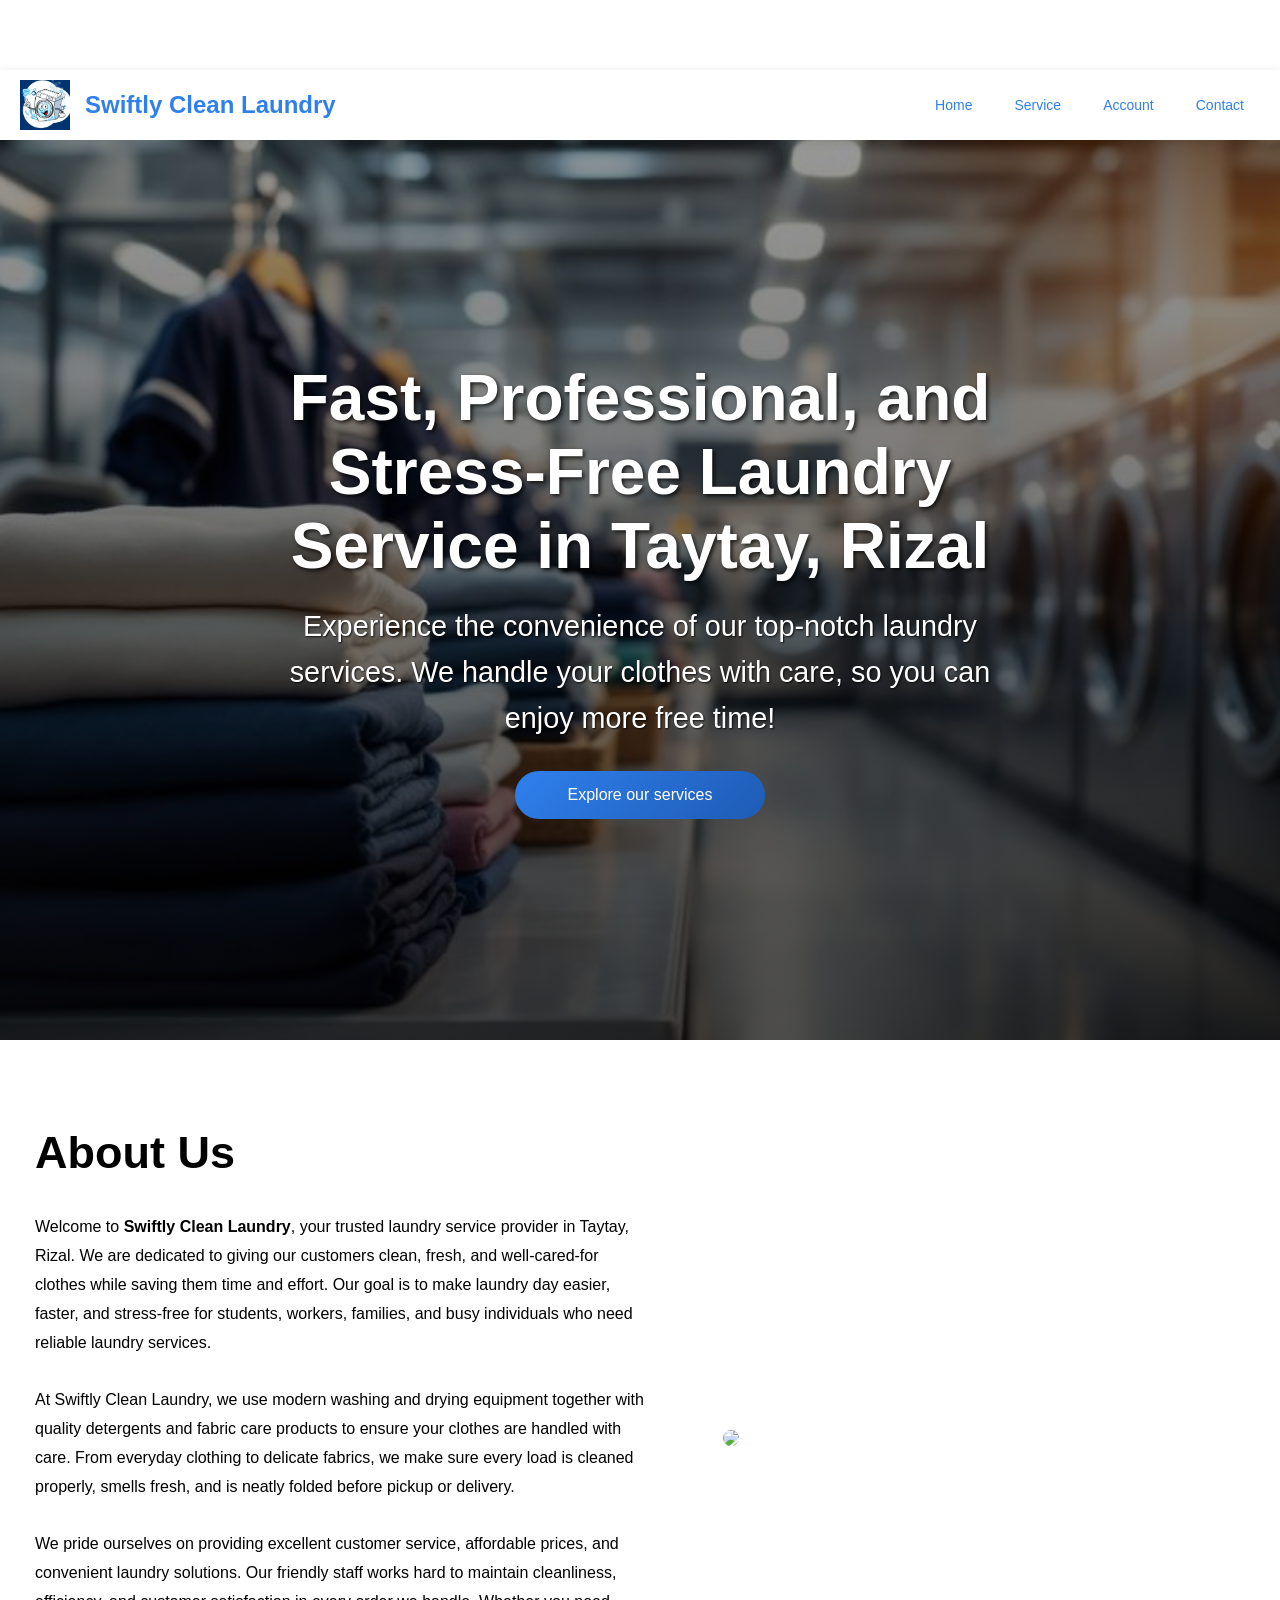
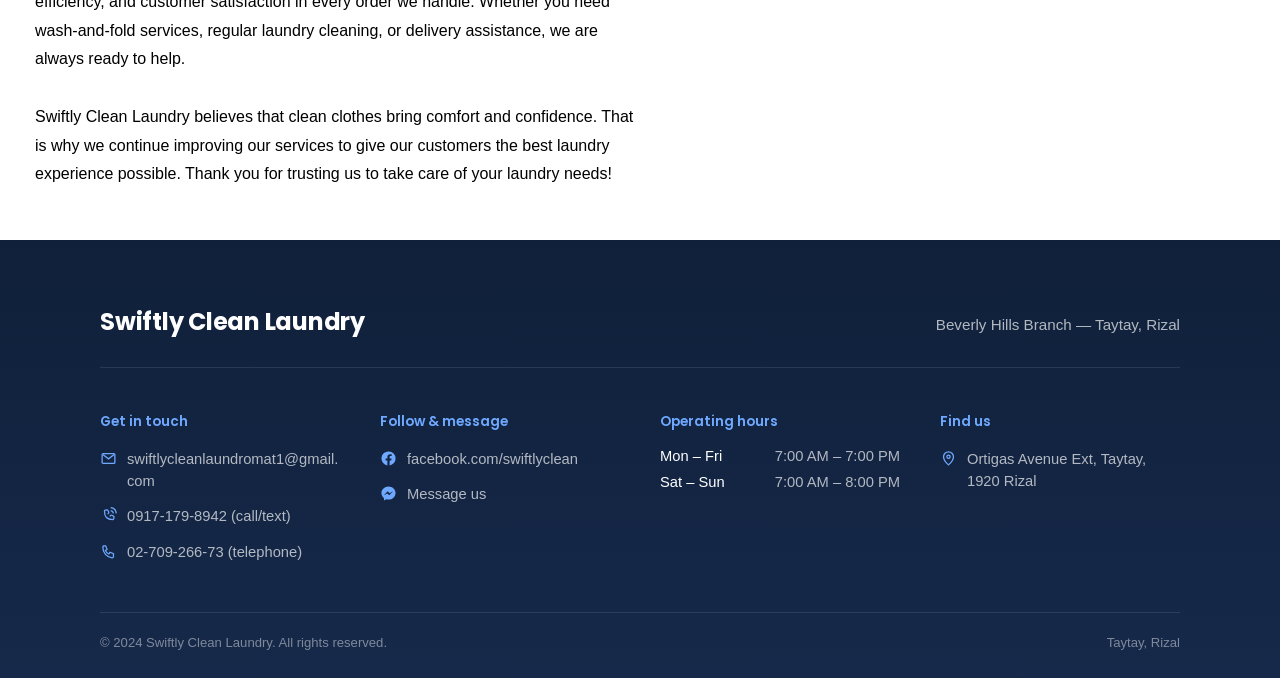
==== commit 159f7a75: "Update index.html" ====
--- a/index.html
+++ b/index.html
@@ -107,7 +107,7 @@
   <div class="footer-inner">
 
     <div class="footer-top">
-      <div class="footer-brand">Swiftly <span>Clean</span> Laundromat</div>
+      <div class="footer-brand">Swiftly Clean Laundry</div>
       <div class="footer-tagline">Beverly Hills Branch — Taytay, Rizal</div>
     </div>
 
--- a/style.css
+++ b/style.css
@@ -413,11 +413,20 @@
 
 
 /* ================= FOOTER ================= */
-.site-footer{
-  background: linear-gradient(180deg, var(--navy) 0%, var(--navy-2) 100%);
+
+.site-footer {
+  --blue: #2F80ED;
+  --blue-light: #6FA8FF;
+  --navy: #10203A;
+  --navy-2: #16294A;
+  --line: rgba(255,255,255,0.10);
+  --text-dim: rgba(255,255,255,0.68);
+
+  background: linear-gradient(180deg, var(--navy), var(--navy-2));
   color: var(--text-dim);
   padding: 64px 24px 28px;
 }
+
 
 .footer-inner{
   max-width: 1080px;
@@ -506,10 +515,12 @@
   gap: 12px;
   font-size: 0.92rem;
 }
-.hours-row dt{ color: #fff; font-weight:500; }
-.hours-row dd{ margin:0; color: var(--text-dim); }
-.hours-list{ margin:0; display:flex; flex-direction:column; gap:10px; }
-
+.hours-row dt{ 
+    color: #fff; font-weight:500; }
+.hours-row dd{ 
+    margin:0; color: var(--text-dim); }
+.hours-list{ 
+    margin:0; display:flex; flex-direction:column; gap:10px; }
 .footer-bottom{
   margin-top: 48px;
   padding-top: 22px;
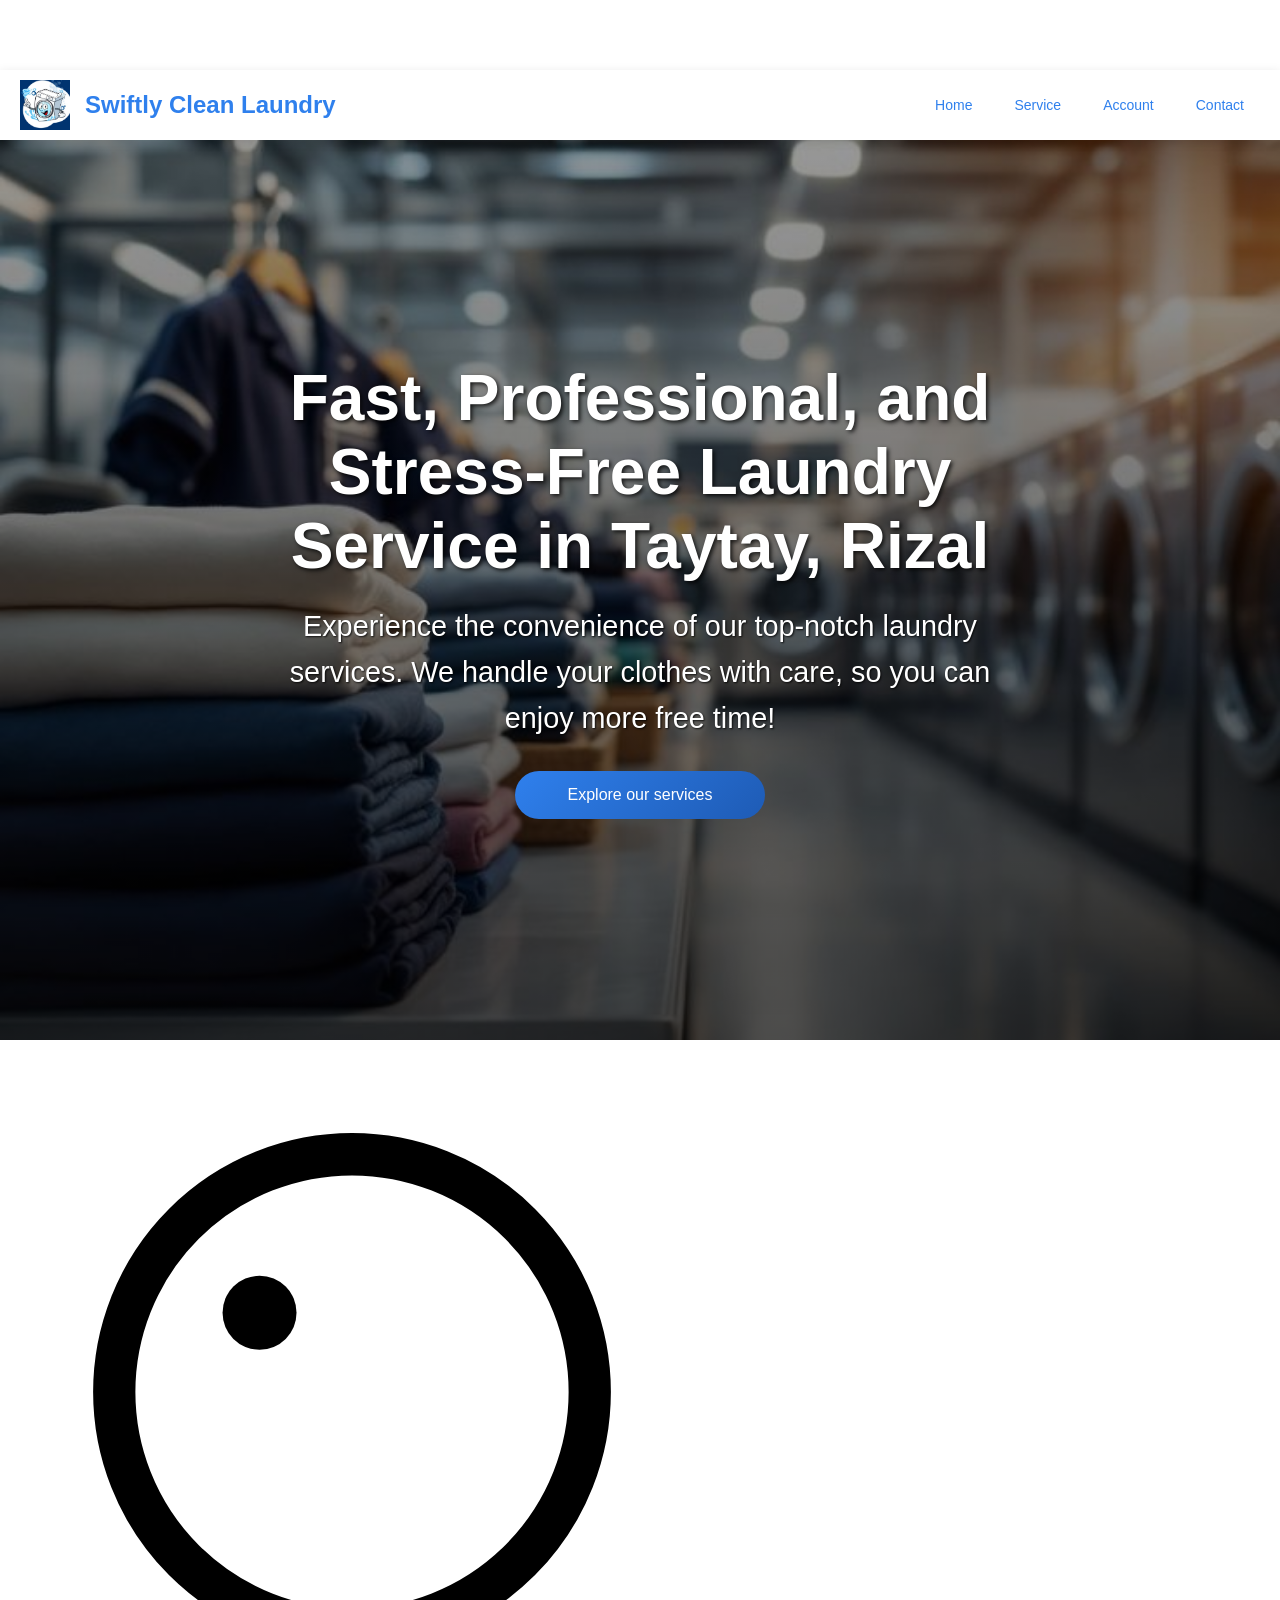
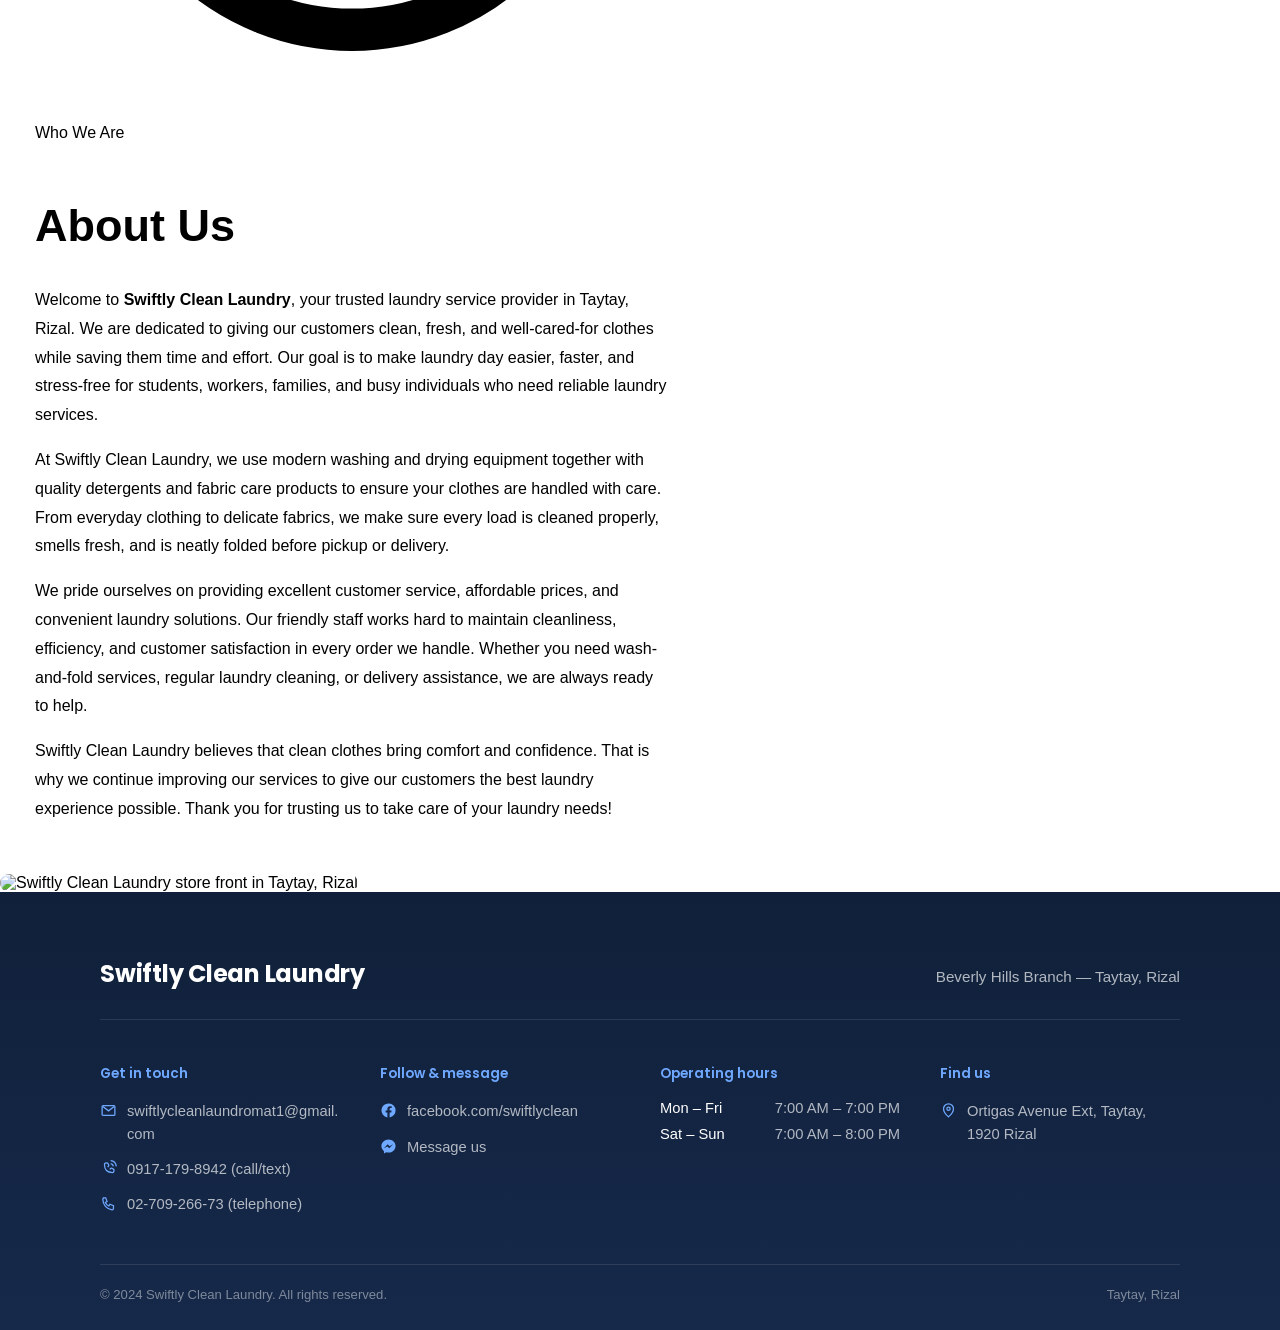
==== commit 45a6709a: "Fix HTML structure and improve accessibility" ====
--- a/index.html
+++ b/index.html
@@ -55,51 +55,59 @@
     </div>
 </section>
 
-<section class="about" id="about">
-    
-<div class="about">
+<section class="about-section" id="about">
+  <div class="about-text">
 
-<div class="about-text">
+    <span class="about-eyebrow">
+      <svg class="bubble-icon" viewBox="0 0 24 24" fill="none" xmlns="http://www.w3.org/2000/svg" aria-hidden="true">
+        <circle cx="12" cy="12" r="9" stroke="currentColor" stroke-width="1.6"/>
+        <circle cx="8.5" cy="9" r="1.4" fill="currentColor"/>
+      </svg>
+      Who We Are
+    </span>
 
-<h1>About Us</h1>
-    
+    <h1>About Us</h1>
+    <span class="about-divider" aria-hidden="true"></span>
+
     <p>
-        Welcome to <strong>Swiftly Clean Laundry</strong>, your trusted laundry service 
-        provider in Taytay, Rizal. We are dedicated to giving our customers clean, fresh, 
-        and well-cared-for clothes while saving them time and effort. Our goal is to make 
-        laundry day easier, faster, and stress-free for students, workers, families, and 
-        busy individuals who need reliable laundry services.
-   <br><br>
-        
-        At Swiftly Clean Laundry, we use modern washing and drying equipment together with 
-        quality detergents and fabric care products to ensure your clothes are handled with 
-        care. From everyday clothing to delicate fabrics, we make sure every load is cleaned 
-        properly, smells fresh, and is neatly folded before pickup or delivery.
-  <br><br>
-        
-        We pride ourselves on providing excellent customer service, affordable prices, and 
-        convenient laundry solutions. Our friendly staff works hard to maintain cleanliness, 
-        efficiency, and customer satisfaction in every order we handle. Whether you need 
-        wash-and-fold services, regular laundry cleaning, or delivery assistance, we are 
-        always ready to help.
-  <br><br>
-   
-        Swiftly Clean Laundry believes that clean clothes bring comfort and confidence. 
-        That is why we continue improving our services to give our customers the best laundry 
-        experience possible. Thank you for trusting us to take care of your laundry needs!
+      Welcome to <strong>Swiftly Clean Laundry</strong>, your trusted laundry service
+      provider in Taytay, Rizal. We are dedicated to giving our customers clean, fresh,
+      and well-cared-for clothes while saving them time and effort. Our goal is to make
+      laundry day easier, faster, and stress-free for students, workers, families, and
+      busy individuals who need reliable laundry services.
     </p>
-      </div>
 
-  <div class="about-img">
+    <p>
+      At Swiftly Clean Laundry, we use modern washing and drying equipment together with
+      quality detergents and fabric care products to ensure your clothes are handled with
+      care. From everyday clothing to delicate fabrics, we make sure every load is cleaned
+      properly, smells fresh, and is neatly folded before pickup or delivery.
+    </p>
 
-  <img onclick="openModal(this.src)"
-  src="store picture.jpg">
+    <p>
+      We pride ourselves on providing excellent customer service, affordable prices, and
+      convenient laundry solutions. Our friendly staff works hard to maintain cleanliness,
+      efficiency, and customer satisfaction in every order we handle. Whether you need
+      wash-and-fold services, regular laundry cleaning, or delivery assistance, we are
+      always ready to help.
+    </p>
+
+    <p>
+      Swiftly Clean Laundry believes that clean clothes bring comfort and confidence.
+      That is why we continue improving our services to give our customers the best laundry
+      experience possible. Thank you for trusting us to take care of your laundry needs!
+    </p>
 
   </div>
 
+  <div class="about-img">
+    <img
+      onclick="openModal(this.src)"
+      src="store picture.jpg"
+      alt="Swiftly Clean Laundry store front in Taytay, Rizal"
+      loading="lazy"
+      tabindex="0">
   </div>
-
-  </section>
 </section>
 
 <!-- FOOTER (contact info now lives here) -->
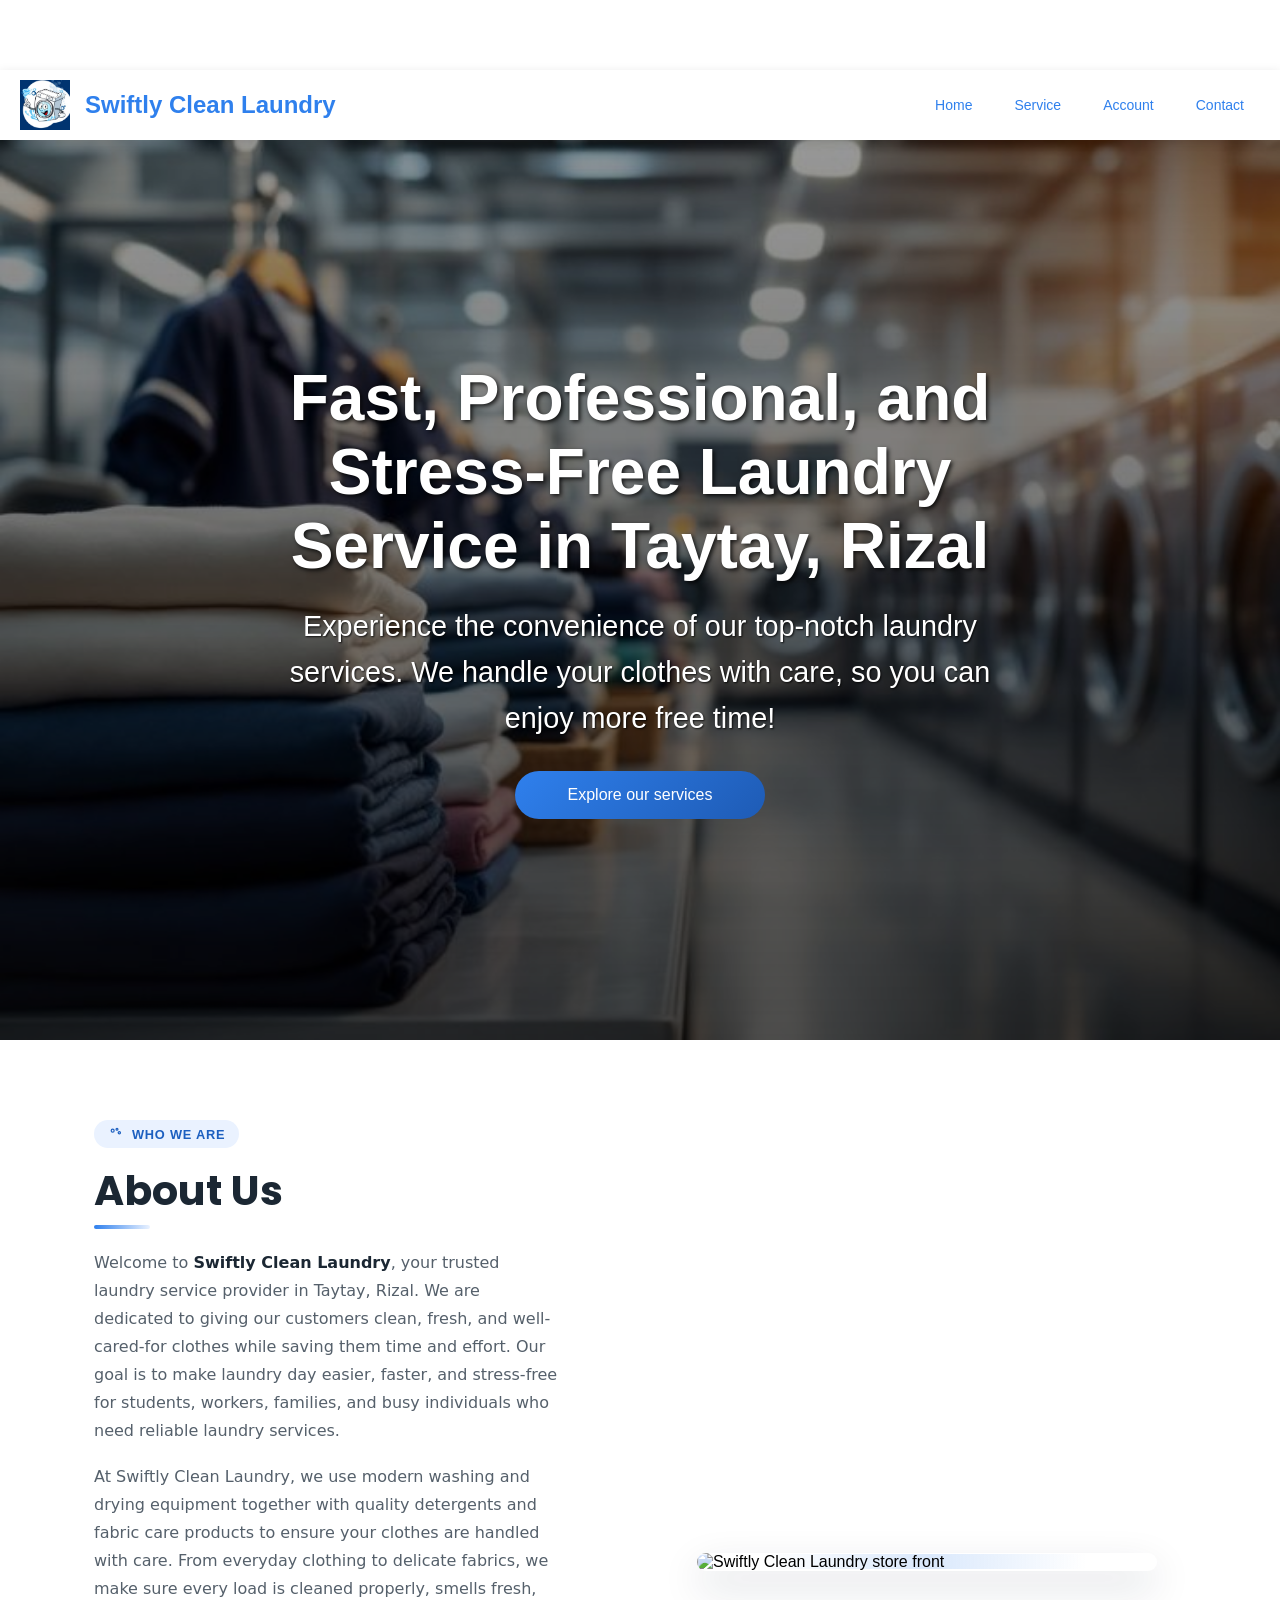
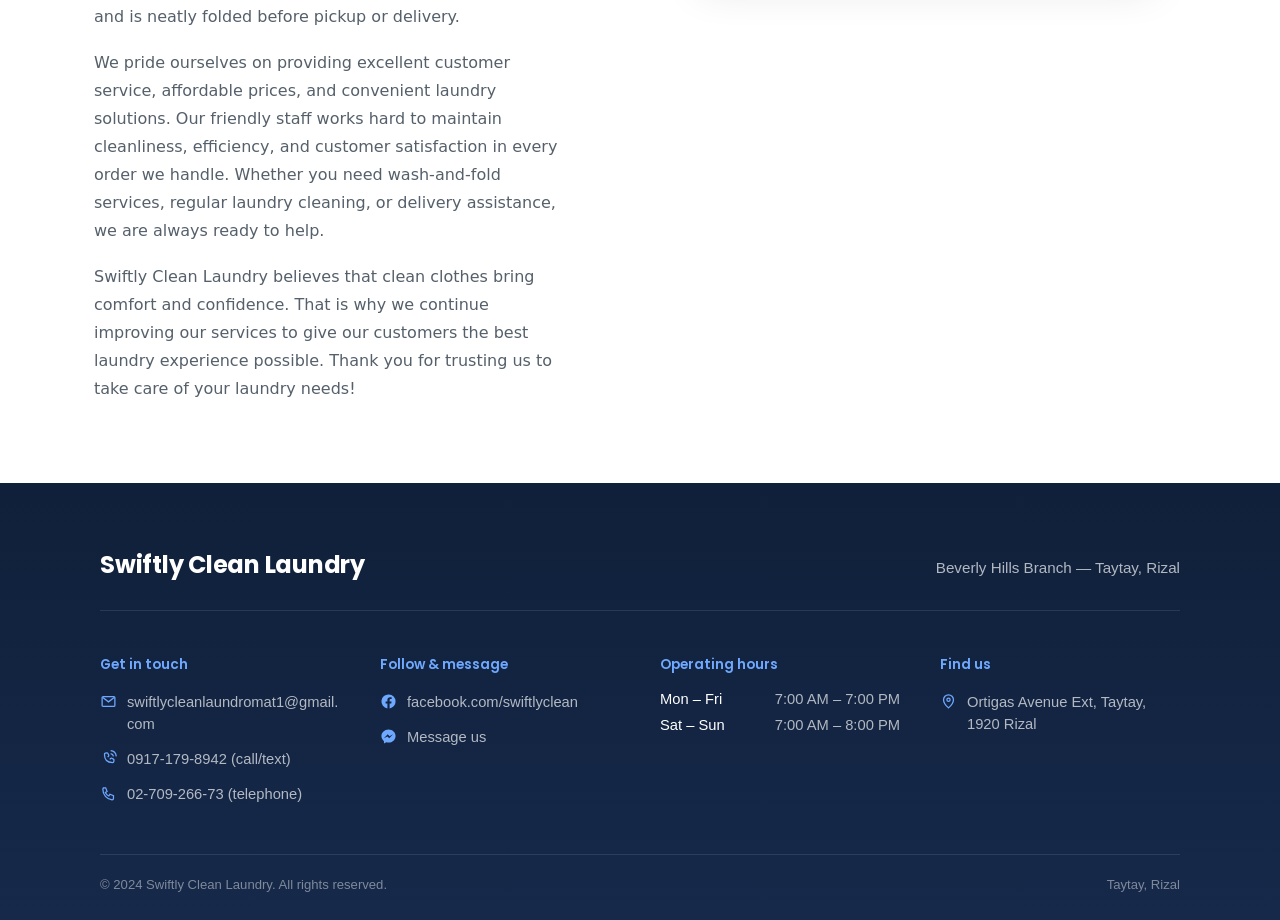
==== commit 5629b771: "Fix HTML structure and formatting issues" ====
--- a/index.html
+++ b/index.html
@@ -56,18 +56,19 @@
 </section>
 
 <section class="about-section" id="about">
+
   <div class="about-text">
 
     <span class="about-eyebrow">
-      <svg class="bubble-icon" viewBox="0 0 24 24" fill="none" xmlns="http://www.w3.org/2000/svg" aria-hidden="true">
-        <circle cx="12" cy="12" r="9" stroke="currentColor" stroke-width="1.6"/>
-        <circle cx="8.5" cy="9" r="1.4" fill="currentColor"/>
+      <svg class="about-eyebrow-icon" viewBox="0 0 24 24" fill="none" stroke="currentColor" stroke-width="1.8">
+        <circle cx="7" cy="7" r="2.2"/>
+        <circle cx="13.5" cy="5" r="1.4"/>
+        <circle cx="17" cy="10" r="1.7"/>
       </svg>
       Who We Are
     </span>
 
     <h1>About Us</h1>
-    <span class="about-divider" aria-hidden="true"></span>
 
     <p>
       Welcome to <strong>Swiftly Clean Laundry</strong>, your trusted laundry service
@@ -101,13 +102,14 @@
   </div>
 
   <div class="about-img">
+    <span class="about-img-glow" aria-hidden="true"></span>
     <img
       onclick="openModal(this.src)"
       src="store picture.jpg"
-      alt="Swiftly Clean Laundry store front in Taytay, Rizal"
-      loading="lazy"
-      tabindex="0">
+      alt="Swiftly Clean Laundry store front"
+      loading="lazy">
   </div>
+
 </section>
 
 <!-- FOOTER (contact info now lives here) -->
--- a/style.css
+++ b/style.css
@@ -177,41 +177,194 @@
 
 /* ================= ABOUT ================= */
 
-.about{
-  display:flex;
-  gap:40px;
-  align-items:center;
-}
-
+/* ============ ABOUT SECTION ============ */
+/* ================= ABOUT US ================= */
+
+
+.about-section{
+  --blue: #2F80ED;
+  --blue-dark: #1c5fc0;
+  --blue-light: #EAF2FF;
+  --ink: #1B2733;
+  --muted: #55606B;
+  display: flex;
+  align-items: center;
+  gap: 56px;
+  max-width: 1140px;
+  margin: 0 auto;
+  padding: 80px 24px;
+}
+
+/* ---- text column ---- */
 .about-text{
-  width:55%;
-  background:rgba(255,255,255,0.06);
-  padding:35px;
-  border-radius:25px;
-  backdrop-filter:blur(14px);
-  line-height:1.8;
+  flex: 1 1 50%;
+  min-width: 0;
+  opacity: 0;
+  animation: aboutFadeUp .7s ease forwards;
+  animation-delay: .1s;
+}
+
+.about-eyebrow{
+  display: inline-flex;
+  align-items: center;
+  gap: 8px;
+  font-size: 0.8rem;
+  font-weight: 600;
+  letter-spacing: 0.06em;
+  text-transform: uppercase;
+  color: var(--blue-dark);
+  background: var(--blue-light);
+  padding: 6px 14px;
+  border-radius: 999px;
+  margin-bottom: 18px;
+}
+.about-eyebrow-icon{
+  width: 16px;
+  height: 16px;
+  flex: none;
 }
 
 .about-text h1{
-  margin-bottom:20px;
-  font-size:45px;
-}
-
+  font-family: 'Poppins', sans-serif;
+  font-size: clamp(1.9rem, 3.2vw, 2.6rem);
+  font-weight: 700;
+  color: var(--ink);
+  margin: 0 0 20px;
+  line-height: 1.2;
+  position: relative;
+  padding-bottom: 14px;
+}
+.about-text h1::after{
+  content: "";
+  position: absolute;
+  left: 0;
+  bottom: 0;
+  width: 56px;
+  height: 4px;
+  border-radius: 4px;
+  background: linear-gradient(90deg, var(--blue), var(--blue-light));
+}
+
+.about-text p{
+  font-family: 'Inter', system-ui, sans-serif;
+  font-size: 1rem;
+  line-height: 1.75;
+  color: var(--muted);
+  max-width: 46ch;
+  margin: 0 0 18px;
+}
+.about-text p:last-child{
+  margin-bottom: 0;
+}
+.about-text strong{
+  color: var(--ink);
+}
+
+/* ---- image column ---- */
 .about-img{
-  width:45%;
+  flex: 1 1 50%;
+  min-width: 0;
+  position: relative;
+  display: flex;
+  justify-content: center;
+  align-items: center;
+  opacity: 0;
+  animation: aboutFadeUp .7s ease forwards;
+  animation-delay: .25s;
+}
+
+.about-img-glow{
+  position: absolute;
+  width: 88%;
+  height: 88%;
+  background: radial-gradient(circle, rgba(47,128,237,0.18), transparent 70%);
+  border-radius: 24px;
+  z-index: 0;
+  pointer-events: none;
 }
 
 .about-img img{
-  width:100%;
-  border-radius:25px;
-  transition:0.5s;
-  cursor:pointer;
-}
-
-.about-img img:hover{
-  transform:scale(1.03);
-}
-
+  position: relative;
+  z-index: 1;
+  width: 100%;
+  max-width: 460px;
+  height: auto;
+  display: block;
+  border-radius: 18px;
+  box-shadow: 0 16px 40px rgba(16, 32, 58, 0.16);
+  cursor: pointer;
+  transition: transform .3s ease, box-shadow .3s ease;
+}
+.about-img img:hover,
+.about-img img:focus-visible{
+  transform: translateY(-4px) scale(1.015);
+  box-shadow: 0 22px 48px rgba(16, 32, 58, 0.22);
+  outline: none;
+}
+
+@keyframes aboutFadeUp{
+  from{ opacity: 0; transform: translateY(18px); }
+  to{ opacity: 1; transform: translateY(0); }
+}
+
+/* ================= RESPONSIVE ================= */
+
+/* Tablet */
+@media (max-width: 768px){
+  .about-section{
+    gap: 36px;
+    padding: 64px 20px;
+  }
+  .about-text p{
+    max-width: 100%;
+  }
+  .about-img img{
+    max-width: 400px;
+  }
+}
+
+/* Mobile: single column, image below text */
+@media (max-width: 480px){
+  .about-section{
+    flex-direction: column;
+    padding: 48px 16px;
+    gap: 28px;
+  }
+  .about-text,
+  .about-img{
+    flex: 1 1 100%;
+    width: 100%;
+  }
+  .about-text h1{
+    font-size: 1.7rem;
+    text-align: left;
+  }
+  .about-text p{
+    font-size: 0.95rem;
+    line-height: 1.7;
+  }
+  .about-img{
+    order: 2;
+  }
+  .about-img img{
+    max-width: 100%;
+  }
+}
+
+/* Prevent horizontal scroll / overflow on very small phones */
+@media (max-width: 400px){
+  .about-section{
+    padding: 40px 14px;
+  }
+  .about-eyebrow{
+    font-size: 0.72rem;
+    padding: 5px 12px;
+  }
+}
+
+html, body{
+  overflow-x: hidden;
+}
 /* ================= BOOKING-FORM ================= */
 
 .booking-form{
